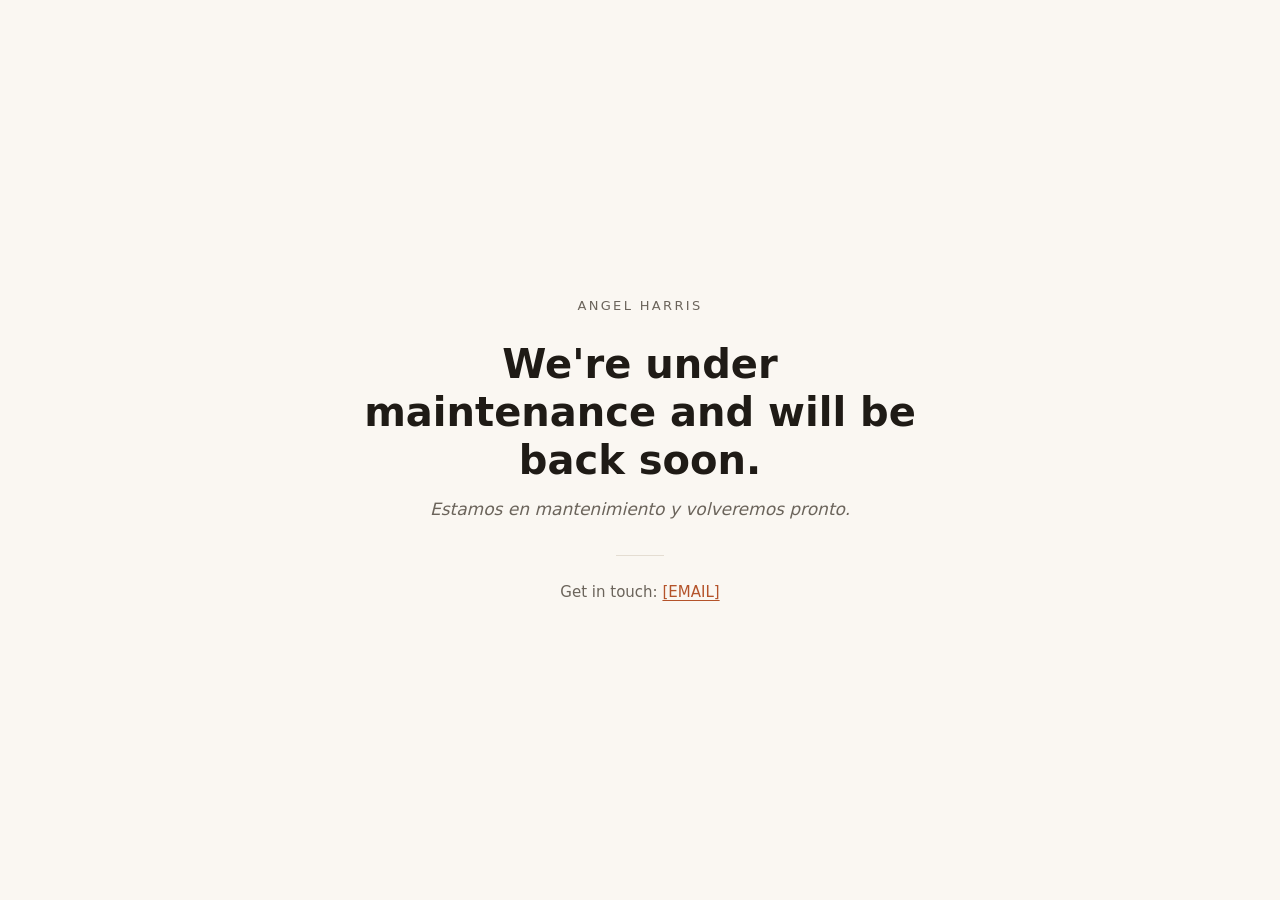
==== index.html @ 26ba7ca9 "Add maintenance landing page and preserve draft site Co-Authored-By: Claude Sonnet 5.5 <noreply@anth" ====
<!doctype html>
<html lang="en">
<head>
  <meta charset="utf-8">
  <meta name="viewport" content="width=device-width, initial-scale=1">
  <meta name="robots" content="noindex, nofollow">
  <title>Angel Harris | Portfolio</title>
  <style>
    :root {
      --bg: #faf7f2;
      --text: #1f1b16;
      --muted: #6b645b;
      --accent: #b4532a;
      --rule: #e4ddd2;
    }
    @media (prefers-color-scheme: dark) {
      :root {
        --bg: #14110f;
        --text: #f1ebe2;
        --muted: #a79f94;
        --accent: #e08a5f;
        --rule: #2b2622;
      }
    }
    * { box-sizing: border-box; }
    html { -webkit-text-size-adjust: 100%; }
    body {
      margin: 0;
      min-height: 100vh;
      min-height: 100dvh;
      display: flex;
      align-items: center;
      justify-content: center;
      padding: 32px 16px;
      background: var(--bg);
      color: var(--text);
      font-family: system-ui, -apple-system, "Segoe UI", Roboto, sans-serif;
      line-height: 1.6;
    }
    main {
      width: 100%;
      max-width: 36rem;
      text-align: center;
    }
    .name {
      margin: 0 0 24px;
      font-size: 0.8125rem;
      letter-spacing: 0.18em;
      text-transform: uppercase;
      color: var(--muted);
    }
    h1 {
      margin: 0 0 12px;
      font-size: clamp(1.75rem, 6vw, 2.5rem);
      line-height: 1.2;
      font-weight: 600;
      overflow-wrap: break-word;
    }
    .es {
      margin: 0 0 32px;
      color: var(--muted);
      font-size: 1.0625rem;
      font-style: italic;
    }
    hr {
      width: 3rem;
      margin: 0 auto 24px;
      border: 0;
      border-top: 1px solid var(--rule);
    }
    .contact { margin: 0; font-size: 0.9375rem; color: var(--muted); }
    a { color: var(--accent); text-underline-offset: 3px; }
    a:focus-visible { outline: 2px solid var(--accent); outline-offset: 3px; }
  </style>
</head>
<body>
  <main>
    <p class="name">Angel Harris</p>
    <h1>We're under maintenance and will be back soon.</h1>
    <p class="es" lang="es">Estamos en mantenimiento y volveremos pronto.</p>
    <hr>
    <p class="contact">Get in touch: <a href="mailto:[EMAIL]">[EMAIL]</a></p>
  </main>
</body>
</html>
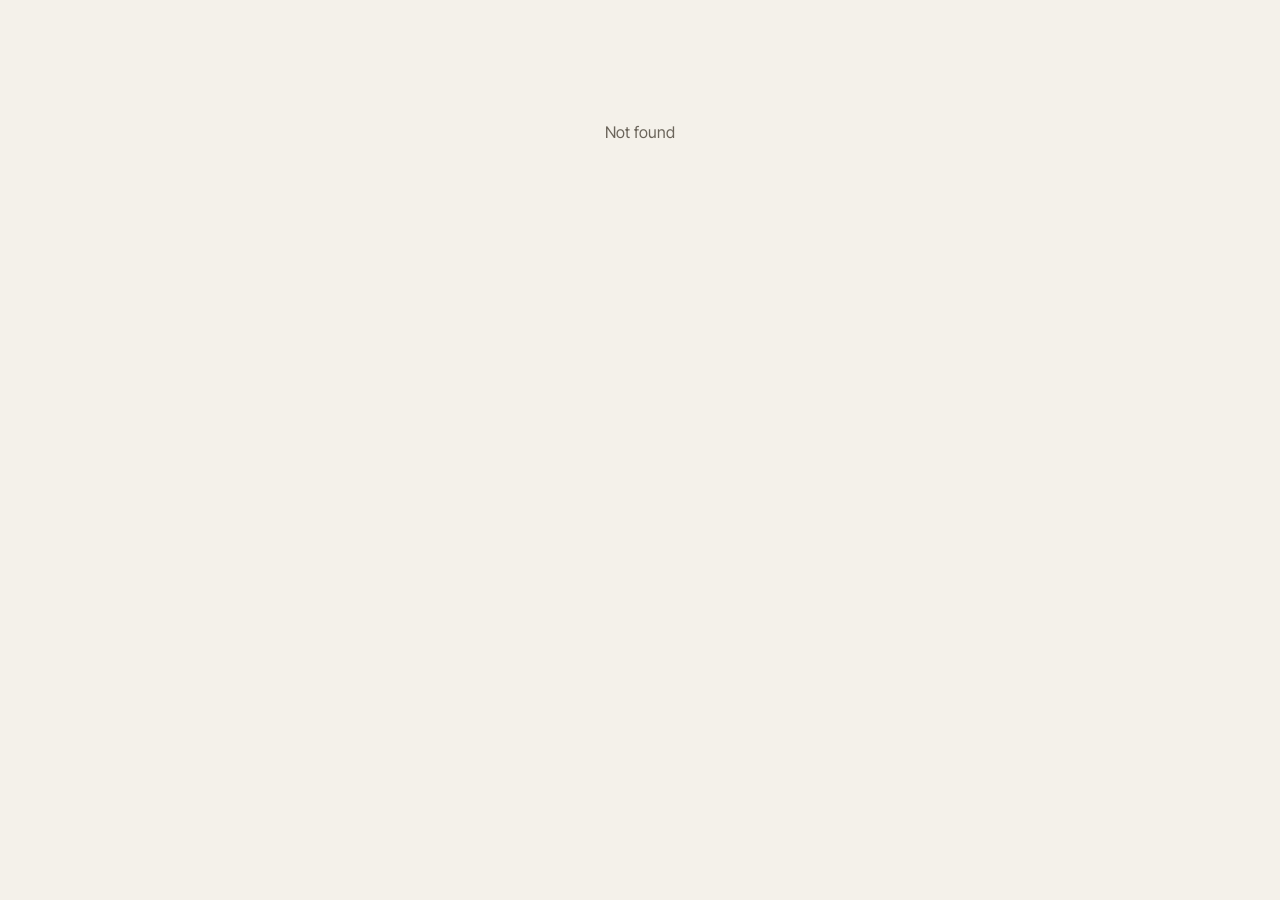
==== commit 40b2750f: "Add portfolio site and admin portal Public front-end (cinematic hero, filterable grid, case-study pa" ====
--- a/index.html
+++ b/index.html
@@ -3,83 +3,19 @@
 <head>
   <meta charset="utf-8">
   <meta name="viewport" content="width=device-width, initial-scale=1">
-  <meta name="robots" content="noindex, nofollow">
   <title>Angel Harris | Portfolio</title>
-  <style>
-    :root {
-      --bg: #faf7f2;
-      --text: #1f1b16;
-      --muted: #6b645b;
-      --accent: #b4532a;
-      --rule: #e4ddd2;
-    }
-    @media (prefers-color-scheme: dark) {
-      :root {
-        --bg: #14110f;
-        --text: #f1ebe2;
-        --muted: #a79f94;
-        --accent: #e08a5f;
-        --rule: #2b2622;
-      }
-    }
-    * { box-sizing: border-box; }
-    html { -webkit-text-size-adjust: 100%; }
-    body {
-      margin: 0;
-      min-height: 100vh;
-      min-height: 100dvh;
-      display: flex;
-      align-items: center;
-      justify-content: center;
-      padding: 32px 16px;
-      background: var(--bg);
-      color: var(--text);
-      font-family: system-ui, -apple-system, "Segoe UI", Roboto, sans-serif;
-      line-height: 1.6;
-    }
-    main {
-      width: 100%;
-      max-width: 36rem;
-      text-align: center;
-    }
-    .name {
-      margin: 0 0 24px;
-      font-size: 0.8125rem;
-      letter-spacing: 0.18em;
-      text-transform: uppercase;
-      color: var(--muted);
-    }
-    h1 {
-      margin: 0 0 12px;
-      font-size: clamp(1.75rem, 6vw, 2.5rem);
-      line-height: 1.2;
-      font-weight: 600;
-      overflow-wrap: break-word;
-    }
-    .es {
-      margin: 0 0 32px;
-      color: var(--muted);
-      font-size: 1.0625rem;
-      font-style: italic;
-    }
-    hr {
-      width: 3rem;
-      margin: 0 auto 24px;
-      border: 0;
-      border-top: 1px solid var(--rule);
-    }
-    .contact { margin: 0; font-size: 0.9375rem; color: var(--muted); }
-    a { color: var(--accent); text-underline-offset: 3px; }
-    a:focus-visible { outline: 2px solid var(--accent); outline-offset: 3px; }
-  </style>
+  <meta name="description" content="Portfolio of Angel Harris: brand, development and design.">
+  <meta property="og:title" content="Angel Harris | Portfolio">
+  <meta property="og:description" content="Portfolio of Angel Harris: brand, development and design.">
+  <meta property="og:type" content="website">
+  <link rel="preconnect" href="https://fonts.googleapis.com">
+  <link rel="preconnect" href="https://fonts.gstatic.com" crossorigin>
+  <link rel="stylesheet" href="https://fonts.googleapis.com/css2?family=Inter+Tight:wght@400;500;700&family=Instrument+Serif&display=swap">
+  <link rel="stylesheet" href="/assets/css/site.css">
+  <script type="module" src="/assets/js/home.js"></script>
 </head>
 <body>
-  <main>
-    <p class="name">Angel Harris</p>
-    <h1>We're under maintenance and will be back soon.</h1>
-    <p class="es" lang="es">Estamos en mantenimiento y volveremos pronto.</p>
-    <hr>
-    <p class="contact">Get in touch: <a href="mailto:[EMAIL]">[EMAIL]</a></p>
-  </main>
+  <main id="app"><p class="state">Loading…</p></main>
+  <noscript><p class="state">This site needs JavaScript to show the portfolio.</p></noscript>
 </body>
 </html>
--- a/assets/css/site.css
+++ b/assets/css/site.css
@@ -0,0 +1,211 @@
+:root {
+  --bg: #0b0b0c;
+  --surface: #151517;
+  --text: #f2efe9;
+  --muted: #9a968e;
+  --rule: #28282c;
+  --accent: #ff6a3d;
+  --on-media: #fff;
+  --font-ui: "Inter Tight", system-ui, -apple-system, "Segoe UI", sans-serif;
+  --font-display: "Instrument Serif", Georgia, "Times New Roman", serif;
+  --gutter: clamp(16px, 4vw, 48px);
+  --header-h: 60px;
+  color-scheme: dark;
+}
+@media (prefers-color-scheme: light) {
+  :root {
+    --bg: #f4f1ea;
+    --surface: #e8e4da;
+    --text: #14120f;
+    --muted: #6b655b;
+    --rule: #d8d2c5;
+    --accent: #d9400f;
+    color-scheme: light;
+  }
+}
+
+*, *::before, *::after { box-sizing: border-box; }
+html { -webkit-text-size-adjust: 100%; scroll-behavior: smooth; }
+@media (prefers-reduced-motion: reduce) { html { scroll-behavior: auto; } }
+body {
+  margin: 0;
+  background: var(--bg);
+  color: var(--text);
+  font: 400 1rem/1.6 var(--font-ui);
+  overflow-x: hidden;
+}
+img { display: block; max-width: 100%; }
+a { color: inherit; }
+button { font: inherit; color: inherit; background: none; border: 0; padding: 0; cursor: pointer; }
+:focus-visible { outline: 2px solid var(--accent); outline-offset: 3px; }
+h1, h2, h3, p { margin: 0; }
+.sr-only { position: absolute; width: 1px; height: 1px; overflow: hidden; clip: rect(0 0 0 0); white-space: nowrap; }
+.state { padding: 120px var(--gutter); text-align: center; color: var(--muted); }
+
+/* ---------- Header ---------- */
+.site-header {
+  position: fixed; inset: 0 0 auto; z-index: 20;
+  height: var(--header-h);
+  display: flex; align-items: center; justify-content: space-between;
+  padding: 0 var(--gutter);
+  color: var(--on-media);
+  transition: background .3s, color .3s, border-color .3s;
+  border-bottom: 1px solid transparent;
+}
+.site-header.is-solid {
+  color: var(--text);
+  background: color-mix(in srgb, var(--bg) 82%, transparent);
+  -webkit-backdrop-filter: blur(14px); backdrop-filter: blur(14px);
+  border-bottom-color: var(--rule);
+}
+.brand { text-decoration: none; font-weight: 700; letter-spacing: -0.01em; font-size: 1.0625rem; }
+.site-nav { display: flex; gap: clamp(14px, 3vw, 32px); font-size: 0.9375rem; font-weight: 500; }
+.site-nav a, .nav-btn { text-decoration: none; opacity: .8; transition: opacity .2s; }
+.site-nav a:hover, .nav-btn:hover, .site-nav a[aria-current="page"] { opacity: 1; }
+.site-nav a[aria-current="page"] { text-decoration: underline; text-underline-offset: 6px; }
+
+/* ---------- Hero ---------- */
+.hero {
+  position: relative; height: 100vh; height: 100svh; min-height: 520px;
+  overflow: hidden; background: #000; color: var(--on-media);
+}
+.hero__slide { position: absolute; inset: 0; display: block; text-decoration: none; opacity: 0; transition: opacity 1.1s ease; }
+.hero__slide.is-active { opacity: 1; z-index: 1; }
+.hero__slide img { width: 100%; height: 100%; object-fit: cover; transform: scale(1.07); transition: transform 9s ease-out; }
+.hero__slide.is-active img { transform: scale(1); }
+.hero__slide::after {
+  content: ""; position: absolute; inset: 0;
+  background: linear-gradient(to top, rgb(0 0 0 / .72), rgb(0 0 0 / .1) 55%, rgb(0 0 0 / .35));
+}
+.hero__cap { position: absolute; z-index: 2; left: var(--gutter); right: var(--gutter); bottom: clamp(76px, 13vh, 120px); }
+.hero__kicker { font-size: 0.8125rem; letter-spacing: .16em; text-transform: uppercase; opacity: .85; margin-bottom: 12px; }
+.hero__title {
+  font-family: var(--font-display); font-weight: 400;
+  font-size: clamp(2.75rem, 10vw, 8rem); line-height: .95; letter-spacing: -0.02em;
+  max-width: 14ch; overflow-wrap: break-word;
+}
+.hero__cta { display: inline-block; margin-top: 22px; font-weight: 500; border-bottom: 1px solid currentColor; padding-bottom: 2px; }
+.hero__ctl {
+  position: absolute; z-index: 3; left: var(--gutter); right: var(--gutter); bottom: 24px;
+  display: flex; align-items: center; justify-content: space-between; gap: 16px; font-size: .875rem;
+}
+.hero__count { font-variant-numeric: tabular-nums; letter-spacing: .08em; }
+.hero__btns { display: flex; gap: 8px; }
+.hero__btn {
+  width: 44px; height: 44px; border-radius: 50%; border: 1px solid rgb(255 255 255 / .45);
+  display: grid; place-items: center; font-size: 1.125rem; transition: background .2s;
+}
+.hero__btn:hover { background: rgb(255 255 255 / .18); }
+.hero--empty { display: grid; place-items: center; text-align: center; padding: 0 var(--gutter); background: var(--surface); color: var(--text); }
+.hero--empty p { font-family: var(--font-display); font-size: clamp(2rem, 7vw, 4.5rem); line-height: 1.05; max-width: 16ch; }
+
+/* ---------- Work grid ---------- */
+.work { scroll-margin-top: 0; }
+.filters {
+  position: sticky; top: var(--header-h); z-index: 10;
+  display: flex; gap: 8px; overflow-x: auto; scrollbar-width: none;
+  padding: 14px var(--gutter);
+  background: color-mix(in srgb, var(--bg) 90%, transparent);
+  -webkit-backdrop-filter: blur(10px); backdrop-filter: blur(10px);
+  border-bottom: 1px solid var(--rule);
+}
+.filters::-webkit-scrollbar { display: none; }
+.chip {
+  flex: none; padding: 8px 16px; border-radius: 999px; border: 1px solid var(--rule);
+  font-size: .875rem; font-weight: 500; color: var(--muted); transition: all .2s;
+}
+.chip:hover { color: var(--text); border-color: var(--muted); }
+.chip[aria-pressed="true"] { background: var(--text); color: var(--bg); border-color: var(--text); }
+.chip small { margin-left: 6px; opacity: .6; font-size: .75rem; }
+
+.grid {
+  display: grid; gap: clamp(8px, 1.2vw, 16px);
+  grid-template-columns: repeat(auto-fill, minmax(min(100%, 300px), 1fr));
+  padding: clamp(16px, 2.5vw, 32px) var(--gutter) 96px;
+}
+.card { position: relative; display: block; aspect-ratio: 4 / 5; overflow: hidden; background: var(--surface); color: var(--on-media); text-decoration: none; }
+.card[hidden] { display: none; }
+.card img { width: 100%; height: 100%; object-fit: cover; transition: transform .7s cubic-bezier(.2,.7,.2,1); }
+.card::after { content: ""; position: absolute; inset: 0; background: linear-gradient(to top, rgb(0 0 0 / .75), transparent 55%); transition: opacity .4s; }
+@media (hover: hover) {
+  .card:hover img, .card:focus-visible img { transform: scale(1.06); }
+}
+.card__meta { position: absolute; z-index: 1; left: 16px; right: 16px; bottom: 16px; }
+.card__kicker { font-size: .75rem; letter-spacing: .14em; text-transform: uppercase; opacity: .85; }
+.card__title { font-weight: 700; letter-spacing: -0.02em; font-size: clamp(1.25rem, 2vw, 1.75rem); line-height: 1.1; margin-top: 4px; overflow-wrap: break-word; }
+
+/* ---------- Project page ---------- */
+.p-hero { position: relative; margin-top: var(--header-h); height: calc(78svh - var(--header-h)); min-height: 340px; background: var(--surface); color: var(--on-media); overflow: hidden; }
+.p-hero img { width: 100%; height: 100%; object-fit: cover; }
+.p-hero::after { content: ""; position: absolute; inset: 0; background: linear-gradient(to top, rgb(0 0 0 / .7), transparent 60%); }
+.p-hero__cap { position: absolute; z-index: 1; left: var(--gutter); right: var(--gutter); bottom: clamp(24px, 5vw, 56px); }
+.p-title { font-family: var(--font-display); font-weight: 400; font-size: clamp(2.5rem, 9vw, 7rem); line-height: .95; letter-spacing: -0.02em; overflow-wrap: break-word; }
+.p-back { position: absolute; z-index: 2; top: 16px; left: var(--gutter); padding: 8px 14px; border-radius: 999px; background: rgb(0 0 0 / .45); font-size: .875rem; text-decoration: none; -webkit-backdrop-filter: blur(8px); backdrop-filter: blur(8px); }
+.p-layout { display: grid; gap: 40px; padding: clamp(32px, 5vw, 64px) var(--gutter); }
+@media (min-width: 900px) {
+  .p-layout { grid-template-columns: minmax(280px, 360px) minmax(0, 1fr); gap: clamp(32px, 5vw, 80px); }
+  .p-meta { position: sticky; top: calc(var(--header-h) + 24px); align-self: start; }
+}
+.p-summary { font-size: 1.25rem; line-height: 1.4; margin-bottom: 24px; }
+.p-body p + p { margin-top: 1em; }
+.p-body { color: var(--muted); margin-bottom: 28px; }
+.p-facts { display: grid; grid-template-columns: auto 1fr; gap: 8px 20px; margin: 0 0 24px; padding-top: 20px; border-top: 1px solid var(--rule); font-size: .9375rem; }
+.p-facts dt { color: var(--muted); }
+.p-facts dd { margin: 0; }
+.tags { display: flex; flex-wrap: wrap; gap: 8px; padding: 0; margin: 0; list-style: none; }
+.tags li { padding: 4px 12px; border: 1px solid var(--rule); border-radius: 999px; font-size: .8125rem; color: var(--muted); }
+.p-media { display: grid; gap: clamp(12px, 2vw, 24px); min-width: 0; }
+.p-media figure { margin: 0; }
+.p-media img { width: 100%; height: auto; background: var(--surface); }
+.p-media figcaption { margin-top: 8px; font-size: .875rem; color: var(--muted); }
+.embed { position: relative; aspect-ratio: 16 / 9; background: #000; }
+.embed iframe { position: absolute; inset: 0; width: 100%; height: 100%; border: 0; }
+
+.pager { display: grid; grid-template-columns: 1fr 1fr; border-top: 1px solid var(--rule); }
+.pager a { position: relative; display: flex; flex-direction: column; justify-content: flex-end; min-height: 34vh; padding: var(--gutter); color: var(--on-media); text-decoration: none; overflow: hidden; }
+.pager a + a { border-left: 1px solid var(--bg); text-align: right; }
+.pager img { position: absolute; inset: 0; width: 100%; height: 100%; object-fit: cover; transition: transform .7s cubic-bezier(.2,.7,.2,1); }
+.pager a::after { content: ""; position: absolute; inset: 0; background: linear-gradient(to top, rgb(0 0 0 / .78), rgb(0 0 0 / .25)); }
+@media (hover: hover) { .pager a:hover img { transform: scale(1.05); } }
+.pager span, .pager strong { position: relative; z-index: 1; }
+.pager span { font-size: .75rem; letter-spacing: .14em; text-transform: uppercase; opacity: .85; }
+.pager strong { font-family: var(--font-display); font-weight: 400; font-size: clamp(1.5rem, 4vw, 3rem); line-height: 1; margin-top: 6px; overflow-wrap: break-word; }
+.pager-all { text-align: center; padding: 28px var(--gutter); border-top: 1px solid var(--rule); }
+
+/* ---------- Services ---------- */
+.page-head { padding: calc(var(--header-h) + clamp(40px, 8vw, 96px)) var(--gutter) clamp(24px, 4vw, 48px); }
+.page-head h1 { font-family: var(--font-display); font-weight: 400; font-size: clamp(3rem, 12vw, 9rem); line-height: .9; letter-spacing: -0.02em; }
+.page-head p { margin-top: 20px; max-width: 46ch; color: var(--muted); font-size: 1.125rem; }
+.svc-list { list-style: none; margin: 0; padding: 0 var(--gutter) 40px; }
+.svc { display: grid; gap: 12px 32px; padding: 32px 0; border-top: 1px solid var(--rule); }
+@media (min-width: 800px) { .svc { grid-template-columns: 80px minmax(0, 1fr) minmax(0, 1.2fr); } }
+.svc__n { color: var(--muted); font-variant-numeric: tabular-nums; font-size: .875rem; padding-top: .6em; }
+.svc__title { font-weight: 700; letter-spacing: -0.02em; font-size: clamp(1.5rem, 3.5vw, 2.5rem); line-height: 1.1; overflow-wrap: break-word; }
+.svc__desc { color: var(--muted); }
+.svc .tags { margin-top: 16px; }
+.cta { padding: clamp(40px, 8vw, 96px) var(--gutter) 96px; border-top: 1px solid var(--rule); }
+.cta h2 { font-family: var(--font-display); font-weight: 400; font-size: clamp(2rem, 7vw, 5rem); line-height: 1; max-width: 16ch; }
+.cta a { display: inline-block; margin-top: 24px; padding: 14px 28px; border-radius: 999px; background: var(--accent); color: #fff; text-decoration: none; font-weight: 700; }
+
+/* ---------- Info drawer ---------- */
+dialog.info { margin: 0 0 0 auto; padding: 0; border: 0; height: 100vh; height: 100dvh; max-height: none; max-width: 100%; width: min(480px, 100%); background: var(--bg); color: var(--text); border-left: 1px solid var(--rule); }
+dialog.info[open] { animation: drawer .35s cubic-bezier(.2,.7,.2,1); }
+dialog.info::backdrop { background: rgb(0 0 0 / .6); }
+@keyframes drawer { from { transform: translateX(40px); opacity: 0; } }
+@media (prefers-reduced-motion: reduce) { dialog.info[open] { animation: none; } }
+.info__inner { padding: 32px var(--gutter) 48px; }
+.info__close { position: absolute; top: 12px; right: 12px; width: 44px; height: 44px; font-size: 1.75rem; line-height: 1; }
+.info__title { font-family: var(--font-display); font-weight: 400; font-size: 3.5rem; line-height: 1; margin-bottom: 24px; }
+.info__about { color: var(--muted); margin-bottom: 32px; }
+.info__about p + p { margin-top: 1em; }
+.info__row { display: flex; flex-wrap: wrap; gap: 4px 16px; padding: 14px 0; border-top: 1px solid var(--rule); }
+.info__row span { width: 96px; color: var(--muted); }
+
+/* ---------- Footer ---------- */
+.site-footer { display: flex; flex-wrap: wrap; justify-content: space-between; gap: 8px 24px; padding: 28px var(--gutter); border-top: 1px solid var(--rule); font-size: .875rem; color: var(--muted); }
+.site-footer a { text-decoration: none; }
+.site-footer a:hover { color: var(--text); }
+
+@media (prefers-reduced-motion: reduce) {
+  .hero__slide, .hero__slide img, .card img, .pager img { transition: none; }
+}
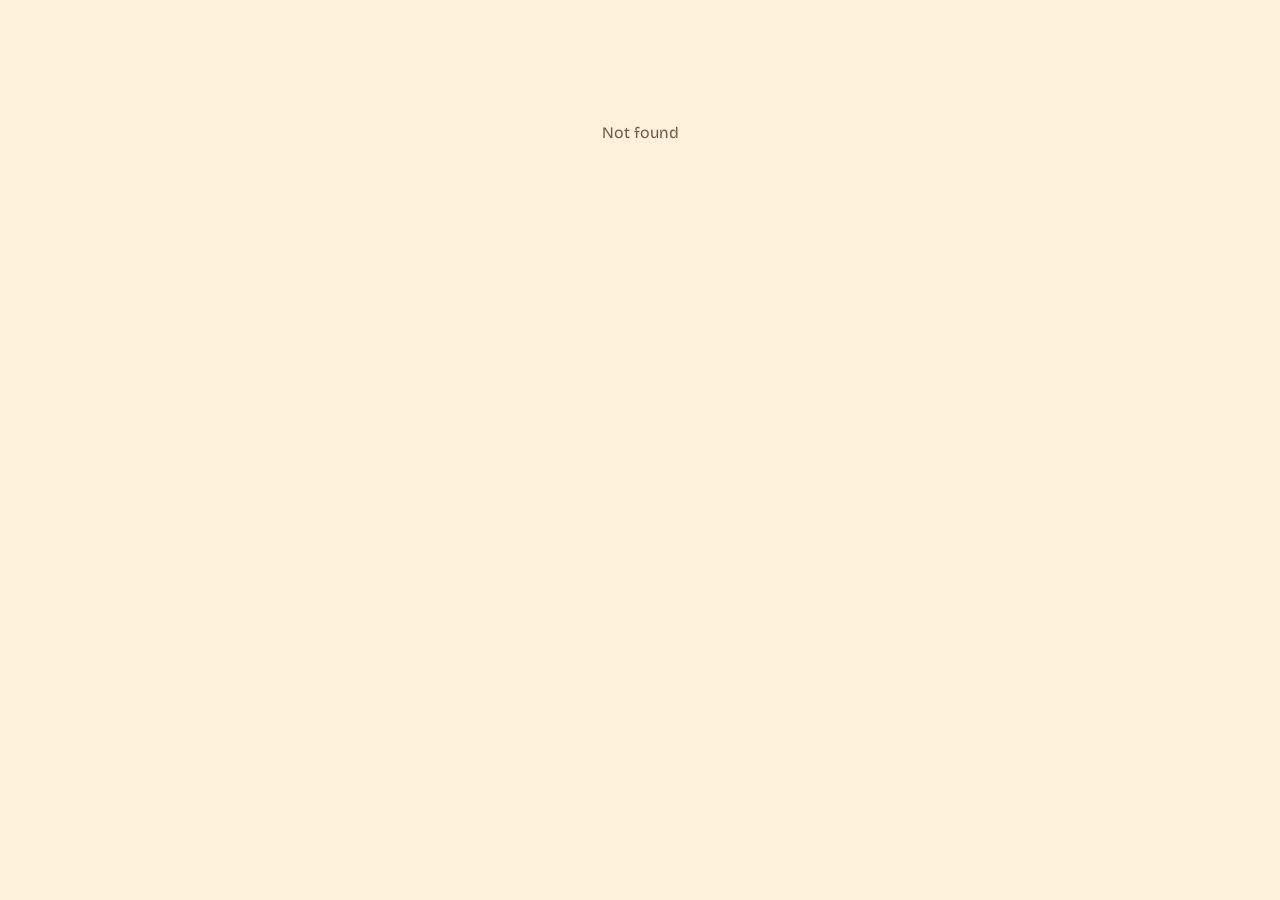
==== commit 9caa125c: "Funkier look: Bricolage Grotesque type, animated colour-blob background, playful home stage Adds a m" ====
--- a/index.html
+++ b/index.html
@@ -10,7 +10,7 @@
   <meta property="og:type" content="website">
   <link rel="preconnect" href="https://fonts.googleapis.com">
   <link rel="preconnect" href="https://fonts.gstatic.com" crossorigin>
-  <link rel="stylesheet" href="https://fonts.googleapis.com/css2?family=Inter+Tight:wght@400;500;700&family=Instrument+Serif&display=swap">
+  <link rel="stylesheet" href="https://fonts.googleapis.com/css2?family=Bricolage+Grotesque:opsz,wght@12..96,400..800&family=Instrument+Serif:ital@1&display=swap">
   <link rel="stylesheet" href="/assets/css/site.css">
   <script type="module" src="/assets/js/home.js"></script>
 </head>
--- a/assets/css/site.css
+++ b/assets/css/site.css
@@ -1,32 +1,41 @@
 :root {
-  --bg: #0b0b0c;
-  --surface: #151517;
-  --text: #f2efe9;
-  --muted: #9a968e;
-  --rule: #28282c;
-  --accent: #ff6a3d;
+  --bg: #fff1dc;
+  --surface: #fffaf0;
+  --text: #1b1209;
+  --muted: #6d5b46;
+  --rule: rgb(27 18 9 / .18);
+  --ink: #1b1209; /* text on bright colour fills, in both themes */
+  --c1: #ff4d2e;
+  --c2: #ff6fb5;
+  --c3: #c8f23d;
+  --c4: #7a5cff;
+  --c5: #2fc4f5;
+  --accent: var(--c1);
   --on-media: #fff;
-  --font-ui: "Inter Tight", system-ui, -apple-system, "Segoe UI", sans-serif;
-  --font-display: "Instrument Serif", Georgia, "Times New Roman", serif;
+  --font-ui: "Bricolage Grotesque", system-ui, -apple-system, "Segoe UI", sans-serif;
+  --font-display: "Bricolage Grotesque", system-ui, sans-serif;
+  --font-accent: "Instrument Serif", Georgia, "Times New Roman", serif;
   --gutter: clamp(16px, 4vw, 48px);
-  --header-h: 60px;
-  color-scheme: dark;
-}
-@media (prefers-color-scheme: light) {
+  --header-h: 64px;
+  --radius: 28px;
+  --shadow: 6px 6px 0 var(--text);
+  --star12: polygon(50.0% 0.0%, 60.4% 11.4%, 75.0% 6.7%, 78.3% 21.7%, 93.3% 25.0%, 88.6% 39.6%, 100.0% 50.0%, 88.6% 60.4%, 93.3% 75.0%, 78.3% 78.3%, 75.0% 93.3%, 60.4% 88.6%, 50.0% 100.0%, 39.6% 88.6%, 25.0% 93.3%, 21.7% 78.3%, 6.7% 75.0%, 11.4% 60.4%, 0.0% 50.0%, 11.4% 39.6%, 6.7% 25.0%, 21.7% 21.7%, 25.0% 6.7%, 39.6% 11.4%);
+  --star8: polygon(50.0% 0.0%, 61.5% 22.3%, 85.4% 14.6%, 77.7% 38.5%, 100.0% 50.0%, 77.7% 61.5%, 85.4% 85.4%, 61.5% 77.7%, 50.0% 100.0%, 38.5% 77.7%, 14.6% 85.4%, 22.3% 61.5%, 0.0% 50.0%, 22.3% 38.5%, 14.6% 14.6%, 38.5% 22.3%);
+  color-scheme: light;
+}
+@media (prefers-color-scheme: dark) {
   :root {
-    --bg: #f4f1ea;
-    --surface: #e8e4da;
-    --text: #14120f;
-    --muted: #6b655b;
-    --rule: #d8d2c5;
-    --accent: #d9400f;
-    color-scheme: light;
+    --bg: #150a24;
+    --surface: #22123a;
+    --text: #fff1dc;
+    --muted: #bba8d4;
+    --rule: rgb(255 241 220 / .2);
+    color-scheme: dark;
   }
 }
 
 *, *::before, *::after { box-sizing: border-box; }
 html { -webkit-text-size-adjust: 100%; scroll-behavior: smooth; }
-@media (prefers-reduced-motion: reduce) { html { scroll-behavior: auto; } }
 body {
   margin: 0;
   background: var(--bg);
@@ -37,175 +46,221 @@
 img { display: block; max-width: 100%; }
 a { color: inherit; }
 button { font: inherit; color: inherit; background: none; border: 0; padding: 0; cursor: pointer; }
-:focus-visible { outline: 2px solid var(--accent); outline-offset: 3px; }
+:focus-visible { outline: 3px solid var(--c4); outline-offset: 3px; }
 h1, h2, h3, p { margin: 0; }
 .sr-only { position: absolute; width: 1px; height: 1px; overflow: hidden; clip: rect(0 0 0 0); white-space: nowrap; }
 .state { padding: 120px var(--gutter); text-align: center; color: var(--muted); }
 
+/* ---------- Animated background (motion graphics) ---------- */
+.fx { position: fixed; inset: 0; z-index: -1; overflow: hidden; pointer-events: none; background: var(--bg); }
+.fx i { position: absolute; display: block; border-radius: 50%; will-change: transform; }
+.fx .b1 { width: 62vmax; height: 62vmax; left: -18vmax; top: -22vmax; background: radial-gradient(circle, var(--c1) 0, transparent 64%); opacity: .5; animation: drift1 26s ease-in-out infinite alternate; }
+.fx .b2 { width: 55vmax; height: 55vmax; right: -20vmax; top: 6vmax; background: radial-gradient(circle, var(--c4) 0, transparent 64%); opacity: .4; animation: drift2 31s ease-in-out infinite alternate; }
+.fx .b3 { width: 58vmax; height: 58vmax; left: 12vmax; bottom: -30vmax; background: radial-gradient(circle, var(--c2) 0, transparent 64%); opacity: .45; animation: drift3 28s ease-in-out infinite alternate; }
+.fx .b4 { width: 40vmax; height: 40vmax; right: 8vmax; bottom: -12vmax; background: radial-gradient(circle, var(--c3) 0, transparent 64%); opacity: .5; animation: drift4 22s ease-in-out infinite alternate; }
+.fx::after {
+  content: ""; position: absolute; inset: 0; opacity: .16; mix-blend-mode: multiply;
+  background-image: url("data:image/svg+xml;utf8,%3Csvg xmlns='http://www.w3.org/2000/svg' width='160' height='160'%3E%3Cfilter id='n'%3E%3CfeTurbulence type='fractalNoise' baseFrequency='.9' numOctaves='2' stitchTiles='stitch'/%3E%3C/filter%3E%3Crect width='100%25' height='100%25' filter='url(%23n)' opacity='.6'/%3E%3C/svg%3E");
+}
+@media (prefers-color-scheme: dark) { .fx::after { mix-blend-mode: screen; opacity: .08; } .fx .b1, .fx .b2, .fx .b3, .fx .b4 { opacity: .38; } }
+@keyframes drift1 { to { transform: translate(38vmax, 22vmax) scale(1.25) rotate(40deg); } }
+@keyframes drift2 { to { transform: translate(-34vmax, 20vmax) scale(.85); } }
+@keyframes drift3 { to { transform: translate(30vmax, -26vmax) scale(1.2); } }
+@keyframes drift4 { to { transform: translate(-28vmax, -18vmax) scale(1.3); } }
+@keyframes spin { to { rotate: 360deg; } }
+@keyframes float { 50% { translate: 0 -22px; } }
+@keyframes bob { 50% { translate: 0 -.07em; } }
+@keyframes morph {
+  0%   { border-radius: 62% 38% 46% 54% / 56% 42% 58% 44%; }
+  50%  { border-radius: 38% 62% 60% 40% / 42% 60% 40% 58%; }
+  100% { border-radius: 54% 46% 36% 64% / 60% 36% 64% 40%; }
+}
+@keyframes marquee { to { transform: translateX(-50%); } }
+
 /* ---------- Header ---------- */
 .site-header {
-  position: fixed; inset: 0 0 auto; z-index: 20;
-  height: var(--header-h);
+  position: fixed; inset: 0 0 auto; z-index: 20; height: var(--header-h);
   display: flex; align-items: center; justify-content: space-between;
-  padding: 0 var(--gutter);
-  color: var(--on-media);
-  transition: background .3s, color .3s, border-color .3s;
-  border-bottom: 1px solid transparent;
+  padding: 0 var(--gutter); color: var(--text);
+  border-bottom: 2px solid transparent; transition: background .3s, border-color .3s;
 }
 .site-header.is-solid {
-  color: var(--text);
   background: color-mix(in srgb, var(--bg) 82%, transparent);
   -webkit-backdrop-filter: blur(14px); backdrop-filter: blur(14px);
-  border-bottom-color: var(--rule);
-}
-.brand { text-decoration: none; font-weight: 700; letter-spacing: -0.01em; font-size: 1.0625rem; }
-.site-nav { display: flex; gap: clamp(14px, 3vw, 32px); font-size: 0.9375rem; font-weight: 500; }
-.site-nav a, .nav-btn { text-decoration: none; opacity: .8; transition: opacity .2s; }
-.site-nav a:hover, .nav-btn:hover, .site-nav a[aria-current="page"] { opacity: 1; }
-.site-nav a[aria-current="page"] { text-decoration: underline; text-underline-offset: 6px; }
-
-/* ---------- Hero ---------- */
-.hero {
-  position: relative; height: 100vh; height: 100svh; min-height: 520px;
-  overflow: hidden; background: #000; color: var(--on-media);
-}
-.hero__slide { position: absolute; inset: 0; display: block; text-decoration: none; opacity: 0; transition: opacity 1.1s ease; }
+  border-bottom-color: var(--text);
+}
+.brand { display: inline-flex; align-items: center; gap: 10px; white-space: nowrap; text-decoration: none; font: 800 1.25rem/1 var(--font-display); letter-spacing: -0.04em; }
+.brand::before { content: ""; width: 22px; height: 22px; background: var(--c1); clip-path: var(--star12); animation: spin 9s linear infinite; }
+.site-nav { display: flex; gap: 6px; font-weight: 600; font-size: .9375rem; }
+.site-nav a, .nav-btn { text-decoration: none; padding: 8px 14px; border-radius: 999px; border: 2px solid transparent; transition: background .2s, border-color .2s, rotate .2s; }
+.site-nav a:hover, .nav-btn:hover { background: var(--c3); color: var(--ink); border-color: var(--text); rotate: -3deg; }
+.site-nav a[aria-current="page"] { border-color: var(--text); }
+
+/* ---------- Home stage ---------- */
+.stage {
+  position: relative; min-height: 100vh; min-height: 100svh; overflow: hidden;
+  padding: calc(var(--header-h) + 28px) var(--gutter) 56px;
+  display: grid; gap: 36px; align-items: center;
+}
+@media (min-width: 900px) { .stage { grid-template-columns: minmax(0, 1.2fr) minmax(0, .8fr); gap: 56px; } }
+.stage > * { position: relative; z-index: 1; }
+.stage .shape { position: absolute; z-index: 0; pointer-events: none; }
+.shape--ring { width: clamp(80px, 12vw, 160px); aspect-ratio: 1; border: 16px solid var(--c4); border-radius: 50%; right: 4%; top: 14%; animation: float 9s ease-in-out infinite; }
+@media (max-width: 899px) {
+  .shape--ring { top: auto; bottom: 22%; right: -36px; }
+  .site-nav a, .nav-btn { padding: 8px 10px; }
+}
+.shape--blob { width: clamp(70px, 10vw, 130px); aspect-ratio: 1; background: var(--c2); left: 46%; bottom: 6%; animation: morph 9s ease-in-out infinite alternate, float 12s ease-in-out infinite; }
+.shape--star { width: clamp(50px, 7vw, 90px); aspect-ratio: 1; background: var(--c5); clip-path: var(--star8); left: 3%; bottom: 10%; animation: spin 18s linear infinite; }
+.stage__eyebrow { display: inline-flex; align-items: center; gap: 8px; padding: 6px 14px; border: 2px solid var(--text); border-radius: 999px; font-weight: 600; font-size: .875rem; margin-bottom: 22px; background: color-mix(in srgb, var(--bg) 70%, transparent); }
+.stage__eyebrow::before { content: ""; width: 10px; height: 10px; border-radius: 50%; background: var(--c1); animation: float 2s ease-in-out infinite; }
+.headline { font-family: var(--font-display); font-weight: 800; font-size: clamp(2.75rem, 9.5vw, 8.25rem); line-height: .94; letter-spacing: -0.045em; overflow-wrap: anywhere; }
+.headline .w { display: inline-block; margin-right: .16em; animation: bob 5s ease-in-out infinite; animation-delay: calc(var(--i, 0) * -.8s); }
+.headline .w:nth-child(4n+2) { font-family: var(--font-accent); font-style: italic; font-weight: 400; letter-spacing: -0.02em; color: var(--c1); }
+.headline .w:nth-child(4n+3) { color: transparent; -webkit-text-stroke: 2px var(--text); }
+.headline .w:nth-child(4n) { background: var(--c3); color: var(--ink); padding: 0 .14em; border-radius: .22em; rotate: -2deg; }
+.stage__lead { margin-top: 24px; max-width: 38ch; font-size: 1.125rem; color: var(--muted); }
+.stage__cta { display: inline-flex; align-items: center; gap: 10px; margin-top: 28px; padding: 14px 26px; border-radius: 999px; border: 2px solid var(--text); background: var(--c1); color: var(--ink); font-weight: 700; text-decoration: none; box-shadow: var(--shadow); transition: translate .15s, box-shadow .15s; }
+.stage__cta:hover { translate: -3px -3px; box-shadow: 9px 9px 0 var(--text); }
+.stage--empty { min-height: 80svh; }
+
+.stage__card { position: relative; rotate: 2.5deg; width: min(100%, 460px); justify-self: center; }
+.sticker { position: absolute; z-index: 5; top: -26px; left: -26px; width: 104px; height: 104px; display: grid; place-items: center; background: var(--c3); color: var(--ink); clip-path: var(--star12); font-weight: 800; font-size: .8125rem; line-height: 1.05; text-align: center; text-transform: uppercase; animation: spin 16s linear infinite; }
+
+/* Featured-project carousel */
+.showcase { position: relative; aspect-ratio: 4 / 5; max-height: 74svh; margin: 0 auto; overflow: hidden; border-radius: var(--radius); border: 2px solid var(--text); box-shadow: 10px 10px 0 var(--text); background: #000; color: var(--on-media); }
+.hero__slide { position: absolute; inset: 0; display: block; text-decoration: none; opacity: 0; transition: opacity 1s ease; }
 .hero__slide.is-active { opacity: 1; z-index: 1; }
-.hero__slide img { width: 100%; height: 100%; object-fit: cover; transform: scale(1.07); transition: transform 9s ease-out; }
+.hero__slide img { width: 100%; height: 100%; object-fit: cover; transform: scale(1.08); transition: transform 9s ease-out; }
 .hero__slide.is-active img { transform: scale(1); }
-.hero__slide::after {
-  content: ""; position: absolute; inset: 0;
-  background: linear-gradient(to top, rgb(0 0 0 / .72), rgb(0 0 0 / .1) 55%, rgb(0 0 0 / .35));
-}
-.hero__cap { position: absolute; z-index: 2; left: var(--gutter); right: var(--gutter); bottom: clamp(76px, 13vh, 120px); }
-.hero__kicker { font-size: 0.8125rem; letter-spacing: .16em; text-transform: uppercase; opacity: .85; margin-bottom: 12px; }
-.hero__title {
-  font-family: var(--font-display); font-weight: 400;
-  font-size: clamp(2.75rem, 10vw, 8rem); line-height: .95; letter-spacing: -0.02em;
-  max-width: 14ch; overflow-wrap: break-word;
-}
-.hero__cta { display: inline-block; margin-top: 22px; font-weight: 500; border-bottom: 1px solid currentColor; padding-bottom: 2px; }
-.hero__ctl {
-  position: absolute; z-index: 3; left: var(--gutter); right: var(--gutter); bottom: 24px;
-  display: flex; align-items: center; justify-content: space-between; gap: 16px; font-size: .875rem;
-}
+.hero__slide::after { content: ""; position: absolute; inset: 0; background: linear-gradient(to top, rgb(0 0 0 / .75), transparent 60%); }
+.hero__cap { position: absolute; z-index: 2; left: 20px; right: 20px; bottom: 70px; }
+.hero__kicker { display: inline-block; padding: 3px 12px; border-radius: 999px; background: var(--c3); color: var(--ink); font-size: .75rem; font-weight: 700; letter-spacing: .08em; text-transform: uppercase; margin-bottom: 10px; }
+.hero__title { font-family: var(--font-display); font-weight: 800; font-size: clamp(1.75rem, 4.2vw, 2.75rem); line-height: 1; letter-spacing: -0.035em; overflow-wrap: break-word; }
+.hero__cta { display: inline-block; margin-top: 12px; font-weight: 600; border-bottom: 2px solid currentColor; }
+.hero__ctl { position: absolute; z-index: 3; left: 20px; right: 20px; bottom: 16px; display: flex; align-items: center; justify-content: space-between; gap: 16px; font-size: .875rem; font-weight: 600; }
 .hero__count { font-variant-numeric: tabular-nums; letter-spacing: .08em; }
 .hero__btns { display: flex; gap: 8px; }
-.hero__btn {
-  width: 44px; height: 44px; border-radius: 50%; border: 1px solid rgb(255 255 255 / .45);
-  display: grid; place-items: center; font-size: 1.125rem; transition: background .2s;
-}
-.hero__btn:hover { background: rgb(255 255 255 / .18); }
-.hero--empty { display: grid; place-items: center; text-align: center; padding: 0 var(--gutter); background: var(--surface); color: var(--text); }
-.hero--empty p { font-family: var(--font-display); font-size: clamp(2rem, 7vw, 4.5rem); line-height: 1.05; max-width: 16ch; }
+.hero__btn { width: 42px; height: 42px; border-radius: 50%; border: 2px solid #fff; display: grid; place-items: center; font-size: 1.125rem; transition: background .2s, color .2s, rotate .2s; }
+.hero__btn:hover { background: var(--c3); color: var(--ink); border-color: var(--c3); rotate: -12deg; }
+
+/* ---------- Ticker ---------- */
+.ticker-wrap { overflow: hidden; margin: 8px 0 48px; padding: 16px 0; }
+.ticker { overflow: hidden; background: var(--c1); color: var(--ink); border-block: 2px solid var(--text); rotate: -1.2deg; margin: 0 -4vw; padding: 14px 0; white-space: nowrap; }
+.ticker__track { display: inline-flex; animation: marquee 30s linear infinite; will-change: transform; }
+.ticker__track span { display: inline-flex; align-items: center; gap: .5em; padding-right: .5em; font: 800 clamp(1.75rem, 5.5vw, 3.75rem)/1 var(--font-display); letter-spacing: -0.03em; text-transform: uppercase; }
+.ticker__track span::after { content: ""; width: .55em; height: .55em; background: var(--ink); clip-path: var(--star8); animation: spin 6s linear infinite; }
+.ticker:hover .ticker__track { animation-play-state: paused; }
 
 /* ---------- Work grid ---------- */
-.work { scroll-margin-top: 0; }
-.filters {
-  position: sticky; top: var(--header-h); z-index: 10;
-  display: flex; gap: 8px; overflow-x: auto; scrollbar-width: none;
-  padding: 14px var(--gutter);
-  background: color-mix(in srgb, var(--bg) 90%, transparent);
-  -webkit-backdrop-filter: blur(10px); backdrop-filter: blur(10px);
-  border-bottom: 1px solid var(--rule);
-}
+.work { overflow-x: clip; }
+.filters { position: sticky; top: var(--header-h); z-index: 10; display: flex; gap: 10px; overflow-x: auto; scrollbar-width: none; padding: 14px var(--gutter); background: color-mix(in srgb, var(--bg) 78%, transparent); -webkit-backdrop-filter: blur(10px); backdrop-filter: blur(10px); }
 .filters::-webkit-scrollbar { display: none; }
-.chip {
-  flex: none; padding: 8px 16px; border-radius: 999px; border: 1px solid var(--rule);
-  font-size: .875rem; font-weight: 500; color: var(--muted); transition: all .2s;
-}
-.chip:hover { color: var(--text); border-color: var(--muted); }
-.chip[aria-pressed="true"] { background: var(--text); color: var(--bg); border-color: var(--text); }
-.chip small { margin-left: 6px; opacity: .6; font-size: .75rem; }
-
-.grid {
-  display: grid; gap: clamp(8px, 1.2vw, 16px);
-  grid-template-columns: repeat(auto-fill, minmax(min(100%, 300px), 1fr));
-  padding: clamp(16px, 2.5vw, 32px) var(--gutter) 96px;
-}
-.card { position: relative; display: block; aspect-ratio: 4 / 5; overflow: hidden; background: var(--surface); color: var(--on-media); text-decoration: none; }
+.chip { flex: none; padding: 8px 18px; border-radius: 999px; border: 2px solid var(--text); font-weight: 700; font-size: .9375rem; transition: translate .15s, rotate .15s, background .15s; }
+.chip:hover { rotate: -3deg; translate: 0 -2px; background: var(--c5); color: var(--ink); }
+.chip[aria-pressed="true"] { background: var(--c3); color: var(--ink); box-shadow: 3px 3px 0 var(--text); }
+.chip small { margin-left: 6px; opacity: .65; font-size: .75rem; }
+
+.grid { display: grid; gap: clamp(14px, 2vw, 28px); grid-template-columns: repeat(auto-fill, minmax(min(100%, 300px), 1fr)); padding: clamp(16px, 2.5vw, 32px) var(--gutter) 96px; }
+.tone-0 { --tone: var(--c3); } .tone-1 { --tone: var(--c5); } .tone-2 { --tone: var(--c2); } .tone-3 { --tone: var(--c1); } .tone-4 { --tone: var(--c4); }
+.card { position: relative; display: block; aspect-ratio: 4 / 5; overflow: hidden; border-radius: var(--radius); border: 2px solid var(--text); background: var(--surface); color: var(--on-media); text-decoration: none; box-shadow: var(--shadow); transition: translate .25s cubic-bezier(.2,.7,.2,1), box-shadow .25s, rotate .25s; }
 .card[hidden] { display: none; }
 .card img { width: 100%; height: 100%; object-fit: cover; transition: transform .7s cubic-bezier(.2,.7,.2,1); }
-.card::after { content: ""; position: absolute; inset: 0; background: linear-gradient(to top, rgb(0 0 0 / .75), transparent 55%); transition: opacity .4s; }
+.card::after { content: ""; position: absolute; inset: 0; background: linear-gradient(to top, rgb(0 0 0 / .78), transparent 58%); }
 @media (hover: hover) {
-  .card:hover img, .card:focus-visible img { transform: scale(1.06); }
-}
-.card__meta { position: absolute; z-index: 1; left: 16px; right: 16px; bottom: 16px; }
-.card__kicker { font-size: .75rem; letter-spacing: .14em; text-transform: uppercase; opacity: .85; }
-.card__title { font-weight: 700; letter-spacing: -0.02em; font-size: clamp(1.25rem, 2vw, 1.75rem); line-height: 1.1; margin-top: 4px; overflow-wrap: break-word; }
+  .card:hover, .card:focus-visible { translate: -4px -4px; rotate: -1deg; box-shadow: 11px 11px 0 var(--text); }
+  .card:hover img, .card:focus-visible img { transform: scale(1.07); }
+}
+.card__meta { position: absolute; z-index: 1; left: 18px; right: 18px; bottom: 18px; }
+.card__kicker { display: inline-block; padding: 3px 12px; border-radius: 999px; background: var(--tone, var(--c3)); color: var(--ink); font-size: .75rem; font-weight: 700; letter-spacing: .08em; text-transform: uppercase; }
+.card__title { margin-top: 8px; font: 800 clamp(1.35rem, 2.2vw, 1.9rem)/1.02 var(--font-display); letter-spacing: -0.035em; overflow-wrap: break-word; }
+.reveal { opacity: 0; translate: 0 28px; }
+.reveal.in { opacity: 1; translate: 0 0; transition: opacity .6s ease, translate .6s cubic-bezier(.2,.7,.2,1); }
+.reveal.in:hover { transition-delay: 0s; }
 
 /* ---------- Project page ---------- */
-.p-hero { position: relative; margin-top: var(--header-h); height: calc(78svh - var(--header-h)); min-height: 340px; background: var(--surface); color: var(--on-media); overflow: hidden; }
+.p-hero { position: relative; margin: calc(var(--header-h) + 16px) var(--gutter) 0; height: calc(76svh - var(--header-h)); min-height: 340px; background: var(--surface); color: var(--on-media); overflow: hidden; border-radius: var(--radius); border: 2px solid var(--text); box-shadow: var(--shadow); }
 .p-hero img { width: 100%; height: 100%; object-fit: cover; }
-.p-hero::after { content: ""; position: absolute; inset: 0; background: linear-gradient(to top, rgb(0 0 0 / .7), transparent 60%); }
-.p-hero__cap { position: absolute; z-index: 1; left: var(--gutter); right: var(--gutter); bottom: clamp(24px, 5vw, 56px); }
-.p-title { font-family: var(--font-display); font-weight: 400; font-size: clamp(2.5rem, 9vw, 7rem); line-height: .95; letter-spacing: -0.02em; overflow-wrap: break-word; }
-.p-back { position: absolute; z-index: 2; top: 16px; left: var(--gutter); padding: 8px 14px; border-radius: 999px; background: rgb(0 0 0 / .45); font-size: .875rem; text-decoration: none; -webkit-backdrop-filter: blur(8px); backdrop-filter: blur(8px); }
+.p-hero::after { content: ""; position: absolute; inset: 0; background: linear-gradient(to top, rgb(0 0 0 / .72), transparent 60%); }
+.p-hero__cap { position: absolute; z-index: 1; left: clamp(18px, 3vw, 40px); right: clamp(18px, 3vw, 40px); bottom: clamp(18px, 3vw, 40px); }
+.p-title { font-family: var(--font-display); font-weight: 800; font-size: clamp(2.5rem, 9vw, 7rem); line-height: .94; letter-spacing: -0.045em; overflow-wrap: break-word; }
+.p-back { position: absolute; z-index: 2; top: 16px; left: 16px; padding: 8px 16px; border-radius: 999px; background: var(--c3); color: var(--ink); border: 2px solid var(--ink); font-weight: 700; font-size: .875rem; text-decoration: none; transition: rotate .2s; }
+.p-back:hover { rotate: -3deg; }
 .p-layout { display: grid; gap: 40px; padding: clamp(32px, 5vw, 64px) var(--gutter); }
 @media (min-width: 900px) {
   .p-layout { grid-template-columns: minmax(280px, 360px) minmax(0, 1fr); gap: clamp(32px, 5vw, 80px); }
   .p-meta { position: sticky; top: calc(var(--header-h) + 24px); align-self: start; }
 }
-.p-summary { font-size: 1.25rem; line-height: 1.4; margin-bottom: 24px; }
+.p-summary { font: 600 1.375rem/1.3 var(--font-display); letter-spacing: -0.02em; margin-bottom: 24px; }
 .p-body p + p { margin-top: 1em; }
 .p-body { color: var(--muted); margin-bottom: 28px; }
-.p-facts { display: grid; grid-template-columns: auto 1fr; gap: 8px 20px; margin: 0 0 24px; padding-top: 20px; border-top: 1px solid var(--rule); font-size: .9375rem; }
+.p-facts { display: grid; grid-template-columns: auto 1fr; gap: 8px 20px; margin: 0 0 24px; padding-top: 20px; border-top: 2px solid var(--text); font-size: .9375rem; }
 .p-facts dt { color: var(--muted); }
-.p-facts dd { margin: 0; }
+.p-facts dd { margin: 0; font-weight: 600; }
 .tags { display: flex; flex-wrap: wrap; gap: 8px; padding: 0; margin: 0; list-style: none; }
-.tags li { padding: 4px 12px; border: 1px solid var(--rule); border-radius: 999px; font-size: .8125rem; color: var(--muted); }
-.p-media { display: grid; gap: clamp(12px, 2vw, 24px); min-width: 0; }
+.tags li { padding: 4px 14px; border: 2px solid var(--text); border-radius: 999px; font-size: .8125rem; font-weight: 600; }
+.tags li:nth-child(5n+1) { background: var(--c3); color: var(--ink); } .tags li:nth-child(5n+2) { background: var(--c5); color: var(--ink); } .tags li:nth-child(5n+3) { background: var(--c2); color: var(--ink); } .tags li:nth-child(5n+4) { background: var(--c1); color: var(--ink); } .tags li:nth-child(5n) { background: var(--c4); color: #fff; }
+.p-media { display: grid; gap: clamp(14px, 2vw, 28px); min-width: 0; }
 .p-media figure { margin: 0; }
-.p-media img { width: 100%; height: auto; background: var(--surface); }
+.p-media img { width: 100%; height: auto; background: var(--surface); border-radius: calc(var(--radius) - 8px); border: 2px solid var(--text); }
 .p-media figcaption { margin-top: 8px; font-size: .875rem; color: var(--muted); }
-.embed { position: relative; aspect-ratio: 16 / 9; background: #000; }
+.embed { position: relative; aspect-ratio: 16 / 9; background: #000; border-radius: calc(var(--radius) - 8px); border: 2px solid var(--text); overflow: hidden; }
 .embed iframe { position: absolute; inset: 0; width: 100%; height: 100%; border: 0; }
 
-.pager { display: grid; grid-template-columns: 1fr 1fr; border-top: 1px solid var(--rule); }
-.pager a { position: relative; display: flex; flex-direction: column; justify-content: flex-end; min-height: 34vh; padding: var(--gutter); color: var(--on-media); text-decoration: none; overflow: hidden; }
-.pager a + a { border-left: 1px solid var(--bg); text-align: right; }
+.pager { display: grid; grid-template-columns: 1fr 1fr; gap: 16px; padding: 0 var(--gutter); }
+.pager a { position: relative; display: flex; flex-direction: column; justify-content: flex-end; min-height: 34vh; padding: clamp(16px, 3vw, 32px); color: var(--on-media); text-decoration: none; overflow: hidden; border-radius: var(--radius); border: 2px solid var(--text); box-shadow: var(--shadow); transition: translate .2s, box-shadow .2s; }
+.pager a + a { text-align: right; }
 .pager img { position: absolute; inset: 0; width: 100%; height: 100%; object-fit: cover; transition: transform .7s cubic-bezier(.2,.7,.2,1); }
-.pager a::after { content: ""; position: absolute; inset: 0; background: linear-gradient(to top, rgb(0 0 0 / .78), rgb(0 0 0 / .25)); }
-@media (hover: hover) { .pager a:hover img { transform: scale(1.05); } }
+.pager a::after { content: ""; position: absolute; inset: 0; background: linear-gradient(to top, rgb(0 0 0 / .8), rgb(0 0 0 / .2)); }
+@media (hover: hover) { .pager a:hover { translate: -3px -3px; box-shadow: 9px 9px 0 var(--text); } .pager a:hover img { transform: scale(1.06); } }
 .pager span, .pager strong { position: relative; z-index: 1; }
-.pager span { font-size: .75rem; letter-spacing: .14em; text-transform: uppercase; opacity: .85; }
-.pager strong { font-family: var(--font-display); font-weight: 400; font-size: clamp(1.5rem, 4vw, 3rem); line-height: 1; margin-top: 6px; overflow-wrap: break-word; }
-.pager-all { text-align: center; padding: 28px var(--gutter); border-top: 1px solid var(--rule); }
+.pager span { font-size: .75rem; font-weight: 700; letter-spacing: .1em; text-transform: uppercase; }
+.pager strong { font: 800 clamp(1.4rem, 4vw, 2.75rem)/1 var(--font-display); letter-spacing: -0.04em; margin-top: 6px; overflow-wrap: break-word; }
+.pager-all { text-align: center; padding: 36px var(--gutter) 56px; font-weight: 700; }
+.pager-all a { padding: 12px 24px; border: 2px solid var(--text); border-radius: 999px; text-decoration: none; display: inline-block; transition: background .2s, rotate .2s; }
+.pager-all a:hover { background: var(--c3); color: var(--ink); rotate: -2deg; }
 
 /* ---------- Services ---------- */
 .page-head { padding: calc(var(--header-h) + clamp(40px, 8vw, 96px)) var(--gutter) clamp(24px, 4vw, 48px); }
-.page-head h1 { font-family: var(--font-display); font-weight: 400; font-size: clamp(3rem, 12vw, 9rem); line-height: .9; letter-spacing: -0.02em; }
+.page-head h1 { font-family: var(--font-display); font-weight: 800; font-size: clamp(3.25rem, 13vw, 10rem); line-height: .88; letter-spacing: -0.05em; }
 .page-head p { margin-top: 20px; max-width: 46ch; color: var(--muted); font-size: 1.125rem; }
-.svc-list { list-style: none; margin: 0; padding: 0 var(--gutter) 40px; }
-.svc { display: grid; gap: 12px 32px; padding: 32px 0; border-top: 1px solid var(--rule); }
-@media (min-width: 800px) { .svc { grid-template-columns: 80px minmax(0, 1fr) minmax(0, 1.2fr); } }
-.svc__n { color: var(--muted); font-variant-numeric: tabular-nums; font-size: .875rem; padding-top: .6em; }
-.svc__title { font-weight: 700; letter-spacing: -0.02em; font-size: clamp(1.5rem, 3.5vw, 2.5rem); line-height: 1.1; overflow-wrap: break-word; }
+.svc-list { list-style: none; margin: 0; padding: 0 var(--gutter) 40px; display: grid; gap: 16px; }
+.svc { display: grid; gap: 12px 32px; padding: 28px clamp(18px, 3vw, 36px); border: 2px solid var(--text); border-radius: var(--radius); background: var(--surface); box-shadow: var(--shadow); transition: translate .2s, box-shadow .2s, rotate .2s; }
+.svc:hover { translate: -3px -3px; box-shadow: 9px 9px 0 var(--text); rotate: -.4deg; }
+@media (min-width: 800px) { .svc { grid-template-columns: 72px minmax(0, 1fr) minmax(0, 1.2fr); } }
+.svc__n { display: grid; place-items: center; width: 52px; height: 52px; border-radius: 50%; border: 2px solid var(--text); background: var(--c3); color: var(--ink); font-weight: 800; font-variant-numeric: tabular-nums; }
+.svc:nth-child(5n+2) .svc__n { background: var(--c5); } .svc:nth-child(5n+3) .svc__n { background: var(--c2); } .svc:nth-child(5n+4) .svc__n { background: var(--c1); } .svc:nth-child(5n) .svc__n { background: var(--c4); color: #fff; }
+.svc__title { font: 800 clamp(1.6rem, 3.5vw, 2.5rem)/1.02 var(--font-display); letter-spacing: -0.04em; overflow-wrap: break-word; }
 .svc__desc { color: var(--muted); }
 .svc .tags { margin-top: 16px; }
-.cta { padding: clamp(40px, 8vw, 96px) var(--gutter) 96px; border-top: 1px solid var(--rule); }
-.cta h2 { font-family: var(--font-display); font-weight: 400; font-size: clamp(2rem, 7vw, 5rem); line-height: 1; max-width: 16ch; }
-.cta a { display: inline-block; margin-top: 24px; padding: 14px 28px; border-radius: 999px; background: var(--accent); color: #fff; text-decoration: none; font-weight: 700; }
+.cta { margin: clamp(32px, 6vw, 72px) var(--gutter) 96px; padding: clamp(32px, 6vw, 72px); border: 2px solid var(--text); border-radius: var(--radius); background: var(--c3); color: var(--ink); box-shadow: var(--shadow); position: relative; overflow: hidden; }
+.cta::after { content: ""; position: absolute; right: -40px; top: -40px; width: 180px; height: 180px; background: var(--c1); clip-path: var(--star12); animation: spin 20s linear infinite; }
+.cta h2 { position: relative; z-index: 1; font: 800 clamp(2.25rem, 8vw, 5.5rem)/.95 var(--font-display); letter-spacing: -0.045em; max-width: 14ch; }
+.cta a { position: relative; z-index: 1; display: inline-block; margin-top: 24px; padding: 14px 28px; border-radius: 999px; border: 2px solid var(--ink); background: var(--ink); color: var(--c3); text-decoration: none; font-weight: 700; transition: rotate .2s, translate .2s; }
+.cta a:hover { rotate: -3deg; translate: 0 -2px; }
 
 /* ---------- Info drawer ---------- */
-dialog.info { margin: 0 0 0 auto; padding: 0; border: 0; height: 100vh; height: 100dvh; max-height: none; max-width: 100%; width: min(480px, 100%); background: var(--bg); color: var(--text); border-left: 1px solid var(--rule); }
+dialog.info { margin: 0 0 0 auto; padding: 0; border: 0; border-left: 2px solid var(--text); height: 100vh; height: 100dvh; max-height: none; max-width: 100%; width: min(500px, 100%); background: var(--bg); color: var(--text); }
 dialog.info[open] { animation: drawer .35s cubic-bezier(.2,.7,.2,1); }
-dialog.info::backdrop { background: rgb(0 0 0 / .6); }
+dialog.info::backdrop { background: rgb(27 18 9 / .55); }
 @keyframes drawer { from { transform: translateX(40px); opacity: 0; } }
-@media (prefers-reduced-motion: reduce) { dialog.info[open] { animation: none; } }
 .info__inner { padding: 32px var(--gutter) 48px; }
-.info__close { position: absolute; top: 12px; right: 12px; width: 44px; height: 44px; font-size: 1.75rem; line-height: 1; }
-.info__title { font-family: var(--font-display); font-weight: 400; font-size: 3.5rem; line-height: 1; margin-bottom: 24px; }
-.info__about { color: var(--muted); margin-bottom: 32px; }
+.info__close { position: absolute; top: 12px; right: 12px; width: 44px; height: 44px; font-size: 1.75rem; line-height: 1; border-radius: 50%; transition: background .2s, rotate .2s; }
+.info__close:hover { background: var(--c3); color: var(--ink); rotate: 90deg; }
+.info__title { font: 800 4rem/.9 var(--font-display); letter-spacing: -0.05em; margin-bottom: 24px; }
+.info__about { color: var(--muted); margin-bottom: 32px; font-size: 1.0625rem; }
 .info__about p + p { margin-top: 1em; }
-.info__row { display: flex; flex-wrap: wrap; gap: 4px 16px; padding: 14px 0; border-top: 1px solid var(--rule); }
-.info__row span { width: 96px; color: var(--muted); }
+.info__row { display: flex; flex-wrap: wrap; gap: 4px 16px; padding: 14px 0; border-top: 2px solid var(--text); font-weight: 600; }
+.info__row span { width: 96px; color: var(--muted); font-weight: 400; }
 
 /* ---------- Footer ---------- */
-.site-footer { display: flex; flex-wrap: wrap; justify-content: space-between; gap: 8px 24px; padding: 28px var(--gutter); border-top: 1px solid var(--rule); font-size: .875rem; color: var(--muted); }
+.site-footer { display: flex; flex-wrap: wrap; justify-content: space-between; gap: 8px 24px; padding: 28px var(--gutter); border-top: 2px solid var(--text); font-size: .875rem; font-weight: 600; background: color-mix(in srgb, var(--bg) 70%, transparent); }
 .site-footer a { text-decoration: none; }
-.site-footer a:hover { color: var(--text); }
-
+.site-footer a:hover { text-decoration: underline; }
+
+/* ---------- Reduced motion: keep the look, drop the movement ---------- */
 @media (prefers-reduced-motion: reduce) {
-  .hero__slide, .hero__slide img, .card img, .pager img { transition: none; }
-}
+  html { scroll-behavior: auto; }
+  *, *::before, *::after { animation: none !important; transition: none !important; }
+  .reveal { opacity: 1; translate: 0 0; }
+}
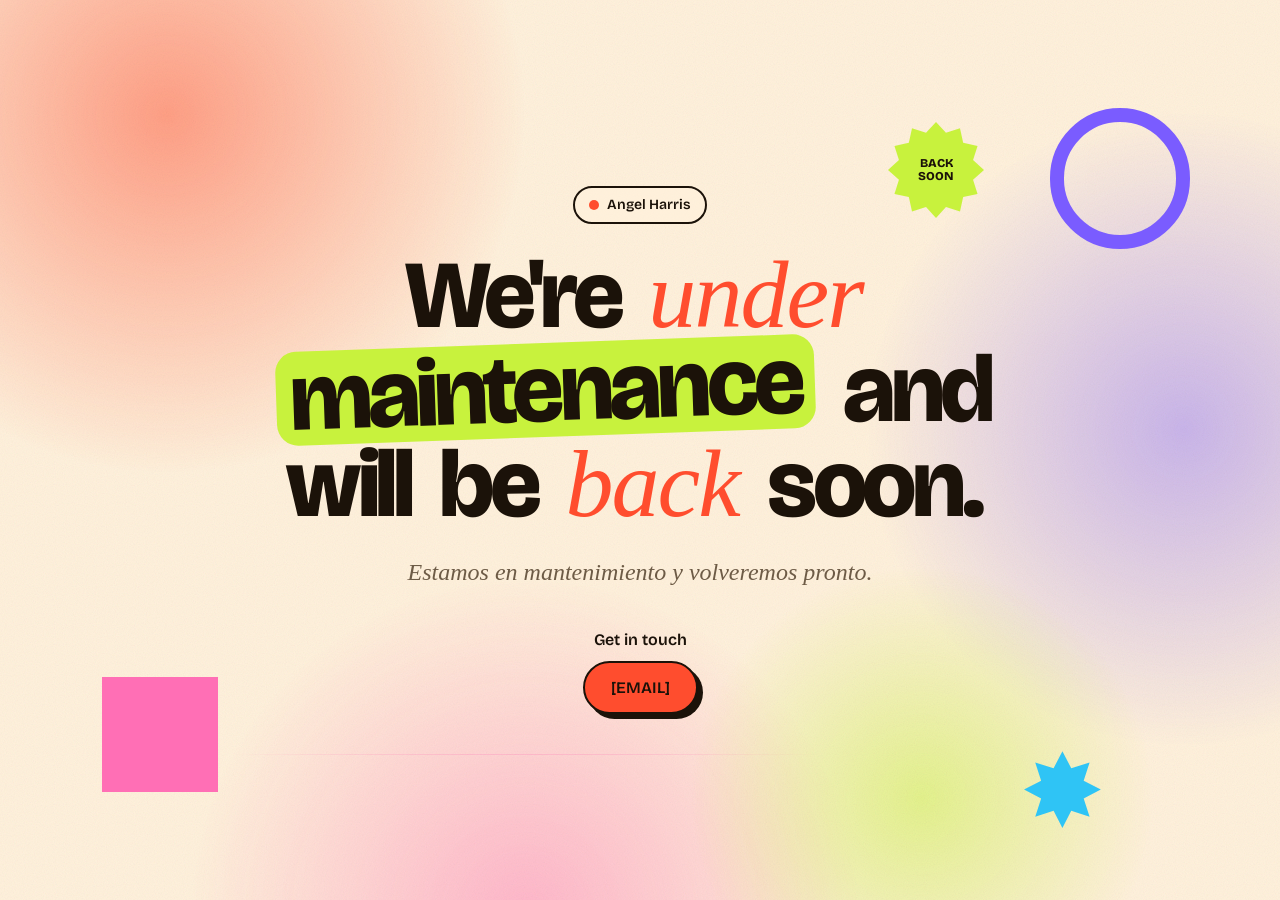
==== commit 51c55fe8: "Restyle maintenance page with funky type and animated background Same message and constraints (EN + " ====
--- a/index.html
+++ b/index.html
@@ -3,19 +3,156 @@
 <head>
   <meta charset="utf-8">
   <meta name="viewport" content="width=device-width, initial-scale=1">
+  <meta name="robots" content="noindex, nofollow">
   <title>Angel Harris | Portfolio</title>
-  <meta name="description" content="Portfolio of Angel Harris: brand, development and design.">
-  <meta property="og:title" content="Angel Harris | Portfolio">
-  <meta property="og:description" content="Portfolio of Angel Harris: brand, development and design.">
-  <meta property="og:type" content="website">
   <link rel="preconnect" href="https://fonts.googleapis.com">
   <link rel="preconnect" href="https://fonts.gstatic.com" crossorigin>
   <link rel="stylesheet" href="https://fonts.googleapis.com/css2?family=Bricolage+Grotesque:opsz,wght@12..96,400..800&family=Instrument+Serif:ital@1&display=swap">
-  <link rel="stylesheet" href="/assets/css/site.css">
-  <script type="module" src="/assets/js/home.js"></script>
+  <style>
+    :root {
+      --bg: #fff1dc;
+      --text: #1b1209;
+      --muted: #6d5b46;
+      --ink: #1b1209;
+      --c1: #ff4d2e;
+      --c2: #ff6fb5;
+      --c3: #c8f23d;
+      --c4: #7a5cff;
+      --c5: #2fc4f5;
+      --font-ui: "Bricolage Grotesque", system-ui, -apple-system, "Segoe UI", sans-serif;
+      --font-accent: "Instrument Serif", Georgia, "Times New Roman", serif;
+      --star12: polygon(50.0% 0.0%, 60.4% 11.4%, 75.0% 6.7%, 78.3% 21.7%, 93.3% 25.0%, 88.6% 39.6%, 100.0% 50.0%, 88.6% 60.4%, 93.3% 75.0%, 78.3% 78.3%, 75.0% 93.3%, 60.4% 88.6%, 50.0% 100.0%, 39.6% 88.6%, 25.0% 93.3%, 21.7% 78.3%, 6.7% 75.0%, 11.4% 60.4%, 0.0% 50.0%, 11.4% 39.6%, 6.7% 25.0%, 21.7% 21.7%, 25.0% 6.7%, 39.6% 11.4%);
+      --star8: polygon(50.0% 0.0%, 61.5% 22.3%, 85.4% 14.6%, 77.7% 38.5%, 100.0% 50.0%, 77.7% 61.5%, 85.4% 85.4%, 61.5% 77.7%, 50.0% 100.0%, 38.5% 77.7%, 14.6% 85.4%, 22.3% 61.5%, 0.0% 50.0%, 22.3% 38.5%, 14.6% 14.6%, 38.5% 22.3%);
+      color-scheme: light;
+    }
+    @media (prefers-color-scheme: dark) {
+      :root {
+        --bg: #150a24;
+        --text: #fff1dc;
+        --muted: #bba8d4;
+        color-scheme: dark;
+      }
+    }
+
+    * { box-sizing: border-box; }
+    html { -webkit-text-size-adjust: 100%; }
+    body {
+      margin: 0;
+      min-height: 100vh;
+      min-height: 100svh;
+      display: flex;
+      align-items: center;
+      justify-content: center;
+      padding: 32px 16px;
+      background: var(--bg);
+      color: var(--text);
+      font: 400 1rem/1.6 var(--font-ui);
+      overflow-x: hidden;
+    }
+
+    /* Animated colour-blob backdrop (CSS only) */
+    .fx { position: fixed; inset: 0; z-index: -1; overflow: hidden; pointer-events: none; background: var(--bg); }
+    .fx i { position: absolute; display: block; border-radius: 50%; will-change: transform; }
+    .b1 { width: 62vmax; height: 62vmax; left: -18vmax; top: -22vmax; background: radial-gradient(circle, var(--c1) 0, transparent 64%); opacity: .5; animation: drift1 26s ease-in-out infinite alternate; }
+    .b2 { width: 55vmax; height: 55vmax; right: -20vmax; top: 6vmax; background: radial-gradient(circle, var(--c4) 0, transparent 64%); opacity: .4; animation: drift2 31s ease-in-out infinite alternate; }
+    .b3 { width: 58vmax; height: 58vmax; left: 12vmax; bottom: -30vmax; background: radial-gradient(circle, var(--c2) 0, transparent 64%); opacity: .45; animation: drift3 28s ease-in-out infinite alternate; }
+    .b4 { width: 40vmax; height: 40vmax; right: 8vmax; bottom: -12vmax; background: radial-gradient(circle, var(--c3) 0, transparent 64%); opacity: .5; animation: drift4 22s ease-in-out infinite alternate; }
+    .fx::after {
+      content: ""; position: absolute; inset: 0; opacity: .16; mix-blend-mode: multiply;
+      background-image: url("data:image/svg+xml;utf8,%3Csvg xmlns='http://www.w3.org/2000/svg' width='160' height='160'%3E%3Cfilter id='n'%3E%3CfeTurbulence type='fractalNoise' baseFrequency='.9' numOctaves='2' stitchTiles='stitch'/%3E%3C/filter%3E%3Crect width='100%25' height='100%25' filter='url(%23n)' opacity='.6'/%3E%3C/svg%3E");
+    }
+    @media (prefers-color-scheme: dark) {
+      .fx::after { mix-blend-mode: screen; opacity: .08; }
+      .b1, .b2, .b3, .b4 { opacity: .38; }
+    }
+    @keyframes drift1 { to { transform: translate(38vmax, 22vmax) scale(1.25) rotate(40deg); } }
+    @keyframes drift2 { to { transform: translate(-34vmax, 20vmax) scale(.85); } }
+    @keyframes drift3 { to { transform: translate(30vmax, -26vmax) scale(1.2); } }
+    @keyframes drift4 { to { transform: translate(-28vmax, -18vmax) scale(1.3); } }
+    @keyframes spin { to { rotate: 360deg; } }
+    @keyframes float { 50% { translate: 0 -18px; } }
+    @keyframes bob { 50% { translate: 0 -.06em; } }
+    @keyframes morph {
+      0%   { border-radius: 62% 38% 46% 54% / 56% 42% 58% 44%; }
+      50%  { border-radius: 38% 62% 60% 40% / 42% 60% 40% 58%; }
+      100% { border-radius: 54% 46% 36% 64% / 60% 36% 64% 40%; }
+    }
+
+    /* Floating shapes */
+    .shape { position: fixed; z-index: -1; pointer-events: none; }
+    .ring { width: clamp(70px, 11vw, 150px); aspect-ratio: 1; border: 14px solid var(--c4); border-radius: 50%; right: 7%; top: 12%; animation: float 9s ease-in-out infinite; }
+    .blob { width: clamp(60px, 9vw, 120px); aspect-ratio: 1; background: var(--c2); left: 8%; bottom: 12%; animation: morph 9s ease-in-out infinite alternate, float 12s ease-in-out infinite; }
+    .star { width: clamp(44px, 6vw, 80px); aspect-ratio: 1; background: var(--c5); clip-path: var(--star8); right: 14%; bottom: 8%; animation: spin 18s linear infinite; }
+
+    main { position: relative; width: 100%; max-width: 46rem; text-align: center; }
+    .badge {
+      display: inline-flex; align-items: center; gap: 8px; margin: 0 0 24px; padding: 6px 14px;
+      border: 2px solid var(--text); border-radius: 999px; font-weight: 600; font-size: .875rem;
+      background: color-mix(in srgb, var(--bg) 70%, transparent);
+    }
+    .badge::before { content: ""; width: 10px; height: 10px; border-radius: 50%; background: var(--c1); animation: float 2s ease-in-out infinite; }
+
+    h1 {
+      margin: 0 0 20px;
+      font-weight: 800;
+      font-size: clamp(2.5rem, 11vw, 6rem);
+      line-height: .98;
+      letter-spacing: -0.045em;
+      overflow-wrap: break-word;
+    }
+    h1 .w { display: inline-block; margin-right: .14em; animation: bob 5s ease-in-out infinite; }
+    h1 .w:nth-child(2) { animation-delay: -.8s; }
+    h1 .w:nth-child(3) { animation-delay: -1.6s; }
+    h1 .w:nth-child(4) { animation-delay: -2.4s; }
+    h1 .w:nth-child(5) { animation-delay: -3.2s; }
+    h1 .w:nth-child(6) { animation-delay: -4s; }
+    h1 .w:nth-child(7) { animation-delay: -4.8s; }
+    h1 .w:nth-child(8) { animation-delay: -5.6s; }
+    h1 .it { font-family: var(--font-accent); font-style: italic; font-weight: 400; letter-spacing: -0.02em; color: var(--c1); }
+    h1 .hl { background: var(--c3); color: var(--ink); padding: 0 .14em; border-radius: .22em; rotate: -2deg; }
+
+    .es { margin: 0 0 36px; color: var(--muted); font-size: clamp(1.125rem, 3.4vw, 1.5rem); font-family: var(--font-accent); font-style: italic; }
+
+    .sticker {
+      position: absolute; top: -64px; right: 24px; width: 96px; height: 96px; display: grid; place-items: center;
+      background: var(--c3); color: var(--ink); clip-path: var(--star12); animation: spin 16s linear infinite;
+      font-weight: 800; font-size: .75rem; line-height: 1.05; text-transform: uppercase; text-align: center;
+    }
+
+    .contact { margin: 0; font-size: 1rem; font-weight: 600; }
+    .contact a {
+      display: inline-block; margin-top: 8px; padding: 12px 26px; border: 2px solid var(--text); border-radius: 999px;
+      background: var(--c1); color: var(--ink); text-decoration: none; box-shadow: 5px 5px 0 var(--text);
+      transition: translate .15s, box-shadow .15s;
+    }
+    .contact a:hover { translate: -3px -3px; box-shadow: 8px 8px 0 var(--text); }
+    a:focus-visible { outline: 3px solid var(--c4); outline-offset: 4px; }
+
+    @media (max-width: 520px) { .sticker { width: 78px; height: 78px; top: -58px; font-size: .625rem; } }
+    @media (prefers-reduced-motion: reduce) { *, *::before, *::after { animation: none !important; transition: none !important; } }
+  </style>
 </head>
 <body>
-  <main id="app"><p class="state">Loading…</p></main>
-  <noscript><p class="state">This site needs JavaScript to show the portfolio.</p></noscript>
+  <div class="fx" aria-hidden="true"><i class="b1"></i><i class="b2"></i><i class="b3"></i><i class="b4"></i></div>
+  <span class="shape ring" aria-hidden="true"></span>
+  <span class="shape blob" aria-hidden="true"></span>
+  <span class="shape star" aria-hidden="true"></span>
+
+  <main>
+    <span class="sticker" aria-hidden="true">Back<br>soon</span>
+    <p class="badge">Angel Harris</p>
+    <h1>
+      <span class="w">We're</span>
+      <span class="w it">under</span>
+      <span class="w hl">maintenance</span>
+      <span class="w">and</span>
+      <span class="w">will</span>
+      <span class="w">be</span>
+      <span class="w it">back</span>
+      <span class="w">soon.</span>
+    </h1>
+    <p class="es" lang="es">Estamos en mantenimiento y volveremos pronto.</p>
+    <p class="contact">Get in touch<br><a href="mailto:[EMAIL]">[EMAIL]</a></p>
+  </main>
 </body>
 </html>
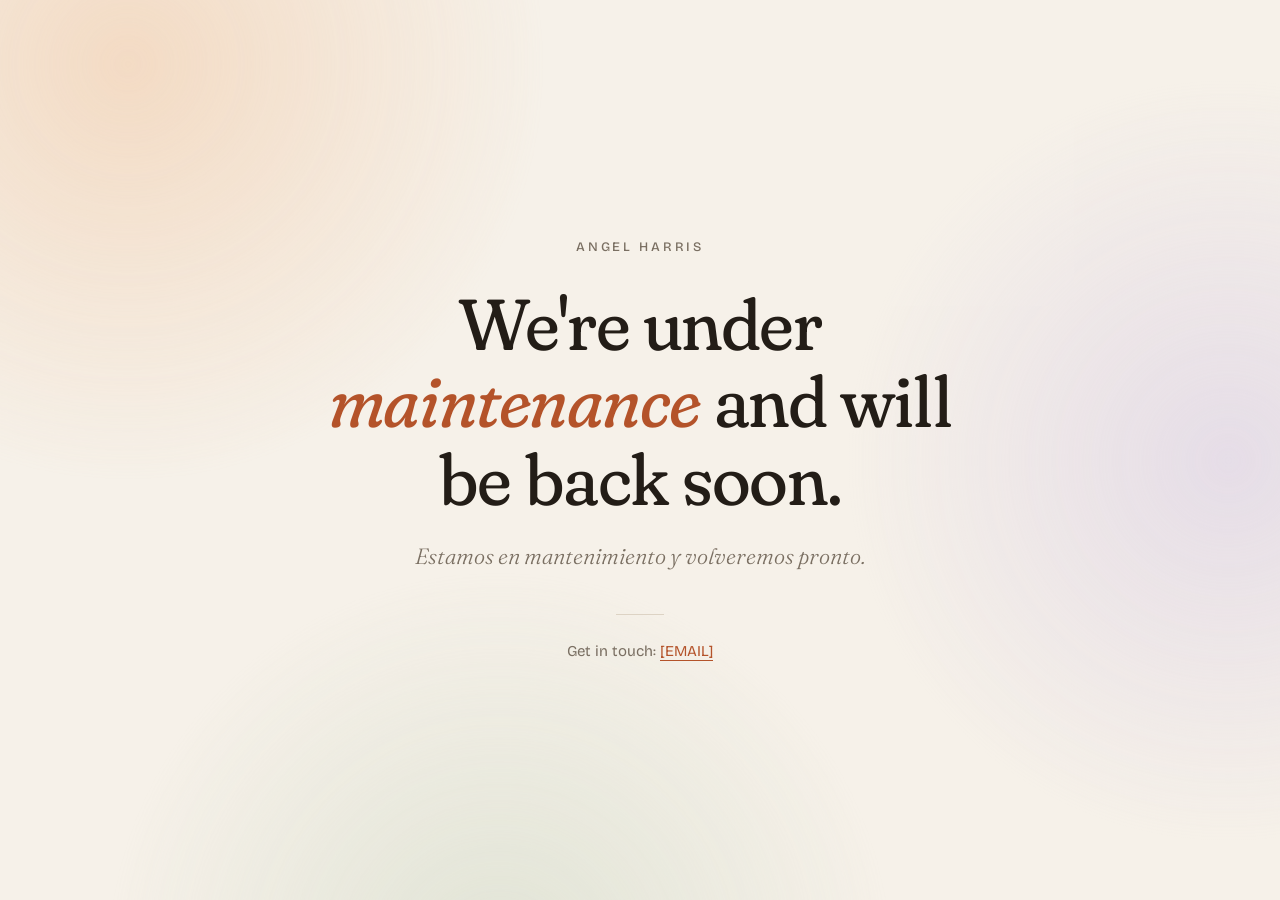
==== commit 33fb2db0: "Tone down maintenance page: calm editorial serif and slow soft background Replaces the loud sticker," ====
--- a/index.html
+++ b/index.html
@@ -7,29 +7,31 @@
   <title>Angel Harris | Portfolio</title>
   <link rel="preconnect" href="https://fonts.googleapis.com">
   <link rel="preconnect" href="https://fonts.gstatic.com" crossorigin>
-  <link rel="stylesheet" href="https://fonts.googleapis.com/css2?family=Bricolage+Grotesque:opsz,wght@12..96,400..800&family=Instrument+Serif:ital@1&display=swap">
+  <link rel="stylesheet" href="https://fonts.googleapis.com/css2?family=Fraunces:ital,opsz,wght,SOFT,WONK@0,9..144,300..500,0..100,0..1;1,9..144,300..500,0..100,0..1&family=Bricolage+Grotesque:opsz,wght@12..96,400..600&display=swap">
   <style>
     :root {
-      --bg: #fff1dc;
-      --text: #1b1209;
-      --muted: #6d5b46;
-      --ink: #1b1209;
-      --c1: #ff4d2e;
-      --c2: #ff6fb5;
-      --c3: #c8f23d;
-      --c4: #7a5cff;
-      --c5: #2fc4f5;
+      --bg: #f6f1e9;
+      --text: #231d17;
+      --muted: #7a6f62;
+      --accent: #b4532a;
+      --rule: #ddd3c4;
+      --glow1: #f1c9a6;
+      --glow2: #cfd9c6;
+      --glow3: #d8cde6;
+      --font-display: "Fraunces", Georgia, "Times New Roman", serif;
       --font-ui: "Bricolage Grotesque", system-ui, -apple-system, "Segoe UI", sans-serif;
-      --font-accent: "Instrument Serif", Georgia, "Times New Roman", serif;
-      --star12: polygon(50.0% 0.0%, 60.4% 11.4%, 75.0% 6.7%, 78.3% 21.7%, 93.3% 25.0%, 88.6% 39.6%, 100.0% 50.0%, 88.6% 60.4%, 93.3% 75.0%, 78.3% 78.3%, 75.0% 93.3%, 60.4% 88.6%, 50.0% 100.0%, 39.6% 88.6%, 25.0% 93.3%, 21.7% 78.3%, 6.7% 75.0%, 11.4% 60.4%, 0.0% 50.0%, 11.4% 39.6%, 6.7% 25.0%, 21.7% 21.7%, 25.0% 6.7%, 39.6% 11.4%);
-      --star8: polygon(50.0% 0.0%, 61.5% 22.3%, 85.4% 14.6%, 77.7% 38.5%, 100.0% 50.0%, 77.7% 61.5%, 85.4% 85.4%, 61.5% 77.7%, 50.0% 100.0%, 38.5% 77.7%, 14.6% 85.4%, 22.3% 61.5%, 0.0% 50.0%, 22.3% 38.5%, 14.6% 14.6%, 38.5% 22.3%);
       color-scheme: light;
     }
     @media (prefers-color-scheme: dark) {
       :root {
-        --bg: #150a24;
-        --text: #fff1dc;
-        --muted: #bba8d4;
+        --bg: #171310;
+        --text: #f1ebe2;
+        --muted: #a39887;
+        --accent: #e08a5f;
+        --rule: #342d26;
+        --glow1: #6b3f29;
+        --glow2: #2f4034;
+        --glow3: #3c3157;
         color-scheme: dark;
       }
     }
@@ -50,109 +52,66 @@
       overflow-x: hidden;
     }
 
-    /* Animated colour-blob backdrop (CSS only) */
-    .fx { position: fixed; inset: 0; z-index: -1; overflow: hidden; pointer-events: none; background: var(--bg); }
-    .fx i { position: absolute; display: block; border-radius: 50%; will-change: transform; }
-    .b1 { width: 62vmax; height: 62vmax; left: -18vmax; top: -22vmax; background: radial-gradient(circle, var(--c1) 0, transparent 64%); opacity: .5; animation: drift1 26s ease-in-out infinite alternate; }
-    .b2 { width: 55vmax; height: 55vmax; right: -20vmax; top: 6vmax; background: radial-gradient(circle, var(--c4) 0, transparent 64%); opacity: .4; animation: drift2 31s ease-in-out infinite alternate; }
-    .b3 { width: 58vmax; height: 58vmax; left: 12vmax; bottom: -30vmax; background: radial-gradient(circle, var(--c2) 0, transparent 64%); opacity: .45; animation: drift3 28s ease-in-out infinite alternate; }
-    .b4 { width: 40vmax; height: 40vmax; right: 8vmax; bottom: -12vmax; background: radial-gradient(circle, var(--c3) 0, transparent 64%); opacity: .5; animation: drift4 22s ease-in-out infinite alternate; }
-    .fx::after {
-      content: ""; position: absolute; inset: 0; opacity: .16; mix-blend-mode: multiply;
-      background-image: url("data:image/svg+xml;utf8,%3Csvg xmlns='http://www.w3.org/2000/svg' width='160' height='160'%3E%3Cfilter id='n'%3E%3CfeTurbulence type='fractalNoise' baseFrequency='.9' numOctaves='2' stitchTiles='stitch'/%3E%3C/filter%3E%3Crect width='100%25' height='100%25' filter='url(%23n)' opacity='.6'/%3E%3C/svg%3E");
+    /* Slow, soft colour wash behind the message (CSS only) */
+    .wash { position: fixed; inset: 0; z-index: -1; overflow: hidden; pointer-events: none; background: var(--bg); }
+    .wash i { position: absolute; display: block; border-radius: 50%; will-change: transform; opacity: .55; }
+    .g1 { width: 70vmax; height: 70vmax; left: -25vmax; top: -30vmax; background: radial-gradient(circle, var(--glow1) 0, transparent 66%); animation: drift1 48s ease-in-out infinite alternate; }
+    .g2 { width: 64vmax; height: 64vmax; right: -28vmax; top: 4vmax; background: radial-gradient(circle, var(--glow3) 0, transparent 66%); animation: drift2 56s ease-in-out infinite alternate; }
+    .g3 { width: 66vmax; height: 66vmax; left: 6vmax; bottom: -38vmax; background: radial-gradient(circle, var(--glow2) 0, transparent 66%); animation: drift3 52s ease-in-out infinite alternate; }
+    @keyframes drift1 { to { transform: translate(26vmax, 16vmax) scale(1.15); } }
+    @keyframes drift2 { to { transform: translate(-22vmax, 18vmax) scale(.9); } }
+    @keyframes drift3 { to { transform: translate(22vmax, -16vmax) scale(1.12); } }
+
+    main { width: 100%; max-width: 40rem; text-align: center; }
+
+    .name {
+      margin: 0 0 28px;
+      font-size: .8125rem;
+      font-weight: 500;
+      letter-spacing: .22em;
+      text-transform: uppercase;
+      color: var(--muted);
     }
-    @media (prefers-color-scheme: dark) {
-      .fx::after { mix-blend-mode: screen; opacity: .08; }
-      .b1, .b2, .b3, .b4 { opacity: .38; }
-    }
-    @keyframes drift1 { to { transform: translate(38vmax, 22vmax) scale(1.25) rotate(40deg); } }
-    @keyframes drift2 { to { transform: translate(-34vmax, 20vmax) scale(.85); } }
-    @keyframes drift3 { to { transform: translate(30vmax, -26vmax) scale(1.2); } }
-    @keyframes drift4 { to { transform: translate(-28vmax, -18vmax) scale(1.3); } }
-    @keyframes spin { to { rotate: 360deg; } }
-    @keyframes float { 50% { translate: 0 -18px; } }
-    @keyframes bob { 50% { translate: 0 -.06em; } }
-    @keyframes morph {
-      0%   { border-radius: 62% 38% 46% 54% / 56% 42% 58% 44%; }
-      50%  { border-radius: 38% 62% 60% 40% / 42% 60% 40% 58%; }
-      100% { border-radius: 54% 46% 36% 64% / 60% 36% 64% 40%; }
-    }
-
-    /* Floating shapes */
-    .shape { position: fixed; z-index: -1; pointer-events: none; }
-    .ring { width: clamp(70px, 11vw, 150px); aspect-ratio: 1; border: 14px solid var(--c4); border-radius: 50%; right: 7%; top: 12%; animation: float 9s ease-in-out infinite; }
-    .blob { width: clamp(60px, 9vw, 120px); aspect-ratio: 1; background: var(--c2); left: 8%; bottom: 12%; animation: morph 9s ease-in-out infinite alternate, float 12s ease-in-out infinite; }
-    .star { width: clamp(44px, 6vw, 80px); aspect-ratio: 1; background: var(--c5); clip-path: var(--star8); right: 14%; bottom: 8%; animation: spin 18s linear infinite; }
-
-    main { position: relative; width: 100%; max-width: 46rem; text-align: center; }
-    .badge {
-      display: inline-flex; align-items: center; gap: 8px; margin: 0 0 24px; padding: 6px 14px;
-      border: 2px solid var(--text); border-radius: 999px; font-weight: 600; font-size: .875rem;
-      background: color-mix(in srgb, var(--bg) 70%, transparent);
-    }
-    .badge::before { content: ""; width: 10px; height: 10px; border-radius: 50%; background: var(--c1); animation: float 2s ease-in-out infinite; }
 
     h1 {
       margin: 0 0 20px;
-      font-weight: 800;
-      font-size: clamp(2.5rem, 11vw, 6rem);
-      line-height: .98;
-      letter-spacing: -0.045em;
+      font-family: var(--font-display);
+      font-weight: 400;
+      font-variation-settings: "SOFT" 100, "WONK" 1;
+      font-size: clamp(2.25rem, 7.5vw, 4.5rem);
+      line-height: 1.08;
+      letter-spacing: -0.02em;
       overflow-wrap: break-word;
     }
-    h1 .w { display: inline-block; margin-right: .14em; animation: bob 5s ease-in-out infinite; }
-    h1 .w:nth-child(2) { animation-delay: -.8s; }
-    h1 .w:nth-child(3) { animation-delay: -1.6s; }
-    h1 .w:nth-child(4) { animation-delay: -2.4s; }
-    h1 .w:nth-child(5) { animation-delay: -3.2s; }
-    h1 .w:nth-child(6) { animation-delay: -4s; }
-    h1 .w:nth-child(7) { animation-delay: -4.8s; }
-    h1 .w:nth-child(8) { animation-delay: -5.6s; }
-    h1 .it { font-family: var(--font-accent); font-style: italic; font-weight: 400; letter-spacing: -0.02em; color: var(--c1); }
-    h1 .hl { background: var(--c3); color: var(--ink); padding: 0 .14em; border-radius: .22em; rotate: -2deg; }
+    h1 em { font-style: italic; color: var(--accent); }
 
-    .es { margin: 0 0 36px; color: var(--muted); font-size: clamp(1.125rem, 3.4vw, 1.5rem); font-family: var(--font-accent); font-style: italic; }
-
-    .sticker {
-      position: absolute; top: -64px; right: 24px; width: 96px; height: 96px; display: grid; place-items: center;
-      background: var(--c3); color: var(--ink); clip-path: var(--star12); animation: spin 16s linear infinite;
-      font-weight: 800; font-size: .75rem; line-height: 1.05; text-transform: uppercase; text-align: center;
+    .es {
+      margin: 0 0 40px;
+      color: var(--muted);
+      font-family: var(--font-display);
+      font-style: italic;
+      font-weight: 300;
+      font-size: clamp(1.0625rem, 3vw, 1.375rem);
     }
 
-    .contact { margin: 0; font-size: 1rem; font-weight: 600; }
-    .contact a {
-      display: inline-block; margin-top: 8px; padding: 12px 26px; border: 2px solid var(--text); border-radius: 999px;
-      background: var(--c1); color: var(--ink); text-decoration: none; box-shadow: 5px 5px 0 var(--text);
-      transition: translate .15s, box-shadow .15s;
-    }
-    .contact a:hover { translate: -3px -3px; box-shadow: 8px 8px 0 var(--text); }
-    a:focus-visible { outline: 3px solid var(--c4); outline-offset: 4px; }
+    hr { width: 3rem; margin: 0 auto 24px; border: 0; border-top: 1px solid var(--rule); }
 
-    @media (max-width: 520px) { .sticker { width: 78px; height: 78px; top: -58px; font-size: .625rem; } }
-    @media (prefers-reduced-motion: reduce) { *, *::before, *::after { animation: none !important; transition: none !important; } }
+    .contact { margin: 0; font-size: .9375rem; color: var(--muted); }
+    .contact a { color: var(--accent); text-underline-offset: 4px; text-decoration-thickness: 1px; }
+    a:focus-visible { outline: 2px solid var(--accent); outline-offset: 4px; }
+
+    @media (prefers-reduced-motion: reduce) { .wash i { animation: none; } }
   </style>
 </head>
 <body>
-  <div class="fx" aria-hidden="true"><i class="b1"></i><i class="b2"></i><i class="b3"></i><i class="b4"></i></div>
-  <span class="shape ring" aria-hidden="true"></span>
-  <span class="shape blob" aria-hidden="true"></span>
-  <span class="shape star" aria-hidden="true"></span>
+  <div class="wash" aria-hidden="true"><i class="g1"></i><i class="g2"></i><i class="g3"></i></div>
 
   <main>
-    <span class="sticker" aria-hidden="true">Back<br>soon</span>
-    <p class="badge">Angel Harris</p>
-    <h1>
-      <span class="w">We're</span>
-      <span class="w it">under</span>
-      <span class="w hl">maintenance</span>
-      <span class="w">and</span>
-      <span class="w">will</span>
-      <span class="w">be</span>
-      <span class="w it">back</span>
-      <span class="w">soon.</span>
-    </h1>
+    <p class="name">Angel Harris</p>
+    <h1>We're under <em>maintenance</em> and will be back soon.</h1>
     <p class="es" lang="es">Estamos en mantenimiento y volveremos pronto.</p>
-    <p class="contact">Get in touch<br><a href="mailto:[EMAIL]">[EMAIL]</a></p>
+    <hr>
+    <p class="contact">Get in touch: <a href="mailto:[EMAIL]">[EMAIL]</a></p>
   </main>
 </body>
 </html>
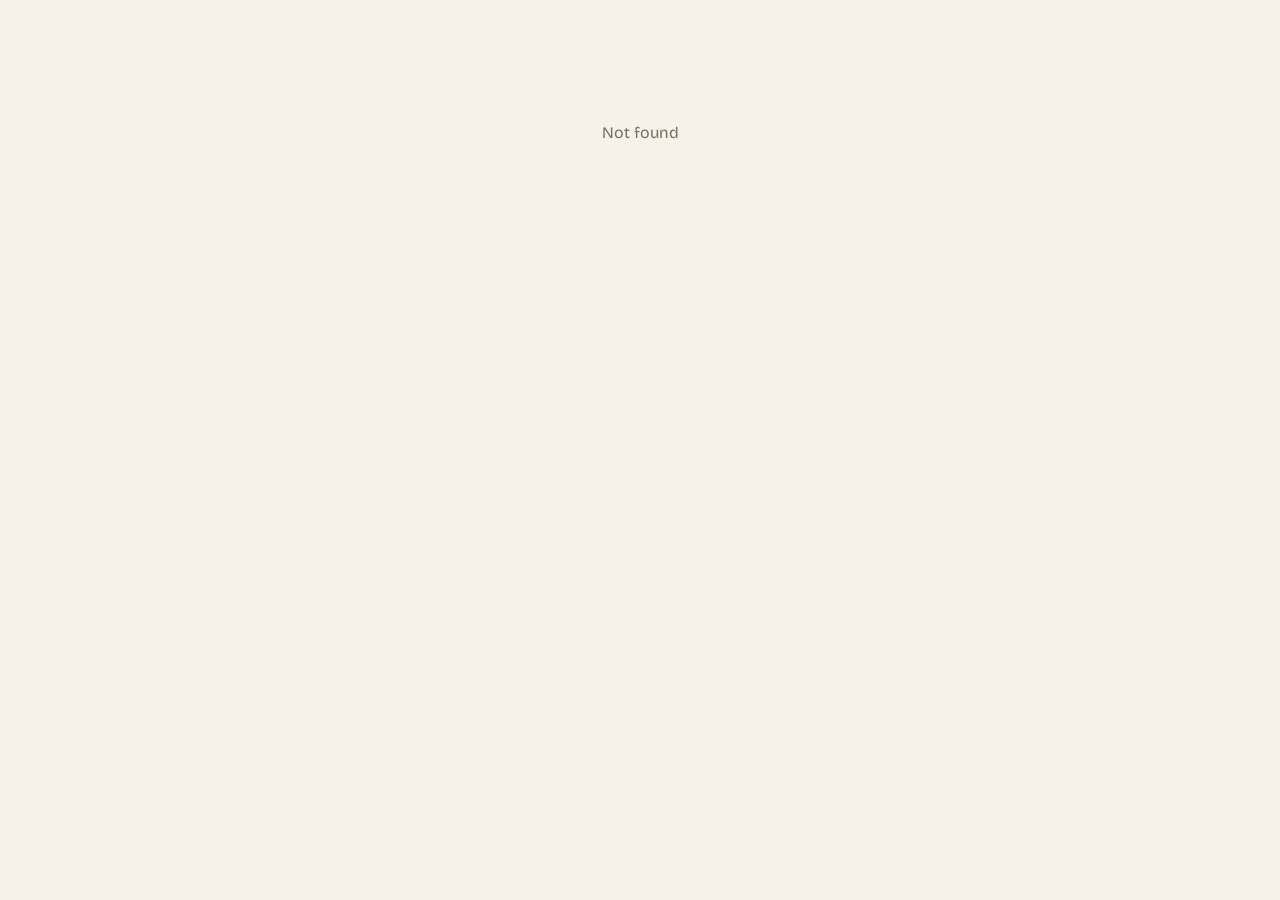
==== commit e5ba589f: "Tone down site to match the calm maintenance page Fraunces headings with an italic accent word, one " ====
--- a/index.html
+++ b/index.html
@@ -3,115 +3,19 @@
 <head>
   <meta charset="utf-8">
   <meta name="viewport" content="width=device-width, initial-scale=1">
-  <meta name="robots" content="noindex, nofollow">
   <title>Angel Harris | Portfolio</title>
+  <meta name="description" content="Portfolio of Angel Harris: brand, development and design.">
+  <meta property="og:title" content="Angel Harris | Portfolio">
+  <meta property="og:description" content="Portfolio of Angel Harris: brand, development and design.">
+  <meta property="og:type" content="website">
   <link rel="preconnect" href="https://fonts.googleapis.com">
   <link rel="preconnect" href="https://fonts.gstatic.com" crossorigin>
-  <link rel="stylesheet" href="https://fonts.googleapis.com/css2?family=Fraunces:ital,opsz,wght,SOFT,WONK@0,9..144,300..500,0..100,0..1;1,9..144,300..500,0..100,0..1&family=Bricolage+Grotesque:opsz,wght@12..96,400..600&display=swap">
-  <style>
-    :root {
-      --bg: #f6f1e9;
-      --text: #231d17;
-      --muted: #7a6f62;
-      --accent: #b4532a;
-      --rule: #ddd3c4;
-      --glow1: #f1c9a6;
-      --glow2: #cfd9c6;
-      --glow3: #d8cde6;
-      --font-display: "Fraunces", Georgia, "Times New Roman", serif;
-      --font-ui: "Bricolage Grotesque", system-ui, -apple-system, "Segoe UI", sans-serif;
-      color-scheme: light;
-    }
-    @media (prefers-color-scheme: dark) {
-      :root {
-        --bg: #171310;
-        --text: #f1ebe2;
-        --muted: #a39887;
-        --accent: #e08a5f;
-        --rule: #342d26;
-        --glow1: #6b3f29;
-        --glow2: #2f4034;
-        --glow3: #3c3157;
-        color-scheme: dark;
-      }
-    }
-
-    * { box-sizing: border-box; }
-    html { -webkit-text-size-adjust: 100%; }
-    body {
-      margin: 0;
-      min-height: 100vh;
-      min-height: 100svh;
-      display: flex;
-      align-items: center;
-      justify-content: center;
-      padding: 32px 16px;
-      background: var(--bg);
-      color: var(--text);
-      font: 400 1rem/1.6 var(--font-ui);
-      overflow-x: hidden;
-    }
-
-    /* Slow, soft colour wash behind the message (CSS only) */
-    .wash { position: fixed; inset: 0; z-index: -1; overflow: hidden; pointer-events: none; background: var(--bg); }
-    .wash i { position: absolute; display: block; border-radius: 50%; will-change: transform; opacity: .55; }
-    .g1 { width: 70vmax; height: 70vmax; left: -25vmax; top: -30vmax; background: radial-gradient(circle, var(--glow1) 0, transparent 66%); animation: drift1 48s ease-in-out infinite alternate; }
-    .g2 { width: 64vmax; height: 64vmax; right: -28vmax; top: 4vmax; background: radial-gradient(circle, var(--glow3) 0, transparent 66%); animation: drift2 56s ease-in-out infinite alternate; }
-    .g3 { width: 66vmax; height: 66vmax; left: 6vmax; bottom: -38vmax; background: radial-gradient(circle, var(--glow2) 0, transparent 66%); animation: drift3 52s ease-in-out infinite alternate; }
-    @keyframes drift1 { to { transform: translate(26vmax, 16vmax) scale(1.15); } }
-    @keyframes drift2 { to { transform: translate(-22vmax, 18vmax) scale(.9); } }
-    @keyframes drift3 { to { transform: translate(22vmax, -16vmax) scale(1.12); } }
-
-    main { width: 100%; max-width: 40rem; text-align: center; }
-
-    .name {
-      margin: 0 0 28px;
-      font-size: .8125rem;
-      font-weight: 500;
-      letter-spacing: .22em;
-      text-transform: uppercase;
-      color: var(--muted);
-    }
-
-    h1 {
-      margin: 0 0 20px;
-      font-family: var(--font-display);
-      font-weight: 400;
-      font-variation-settings: "SOFT" 100, "WONK" 1;
-      font-size: clamp(2.25rem, 7.5vw, 4.5rem);
-      line-height: 1.08;
-      letter-spacing: -0.02em;
-      overflow-wrap: break-word;
-    }
-    h1 em { font-style: italic; color: var(--accent); }
-
-    .es {
-      margin: 0 0 40px;
-      color: var(--muted);
-      font-family: var(--font-display);
-      font-style: italic;
-      font-weight: 300;
-      font-size: clamp(1.0625rem, 3vw, 1.375rem);
-    }
-
-    hr { width: 3rem; margin: 0 auto 24px; border: 0; border-top: 1px solid var(--rule); }
-
-    .contact { margin: 0; font-size: .9375rem; color: var(--muted); }
-    .contact a { color: var(--accent); text-underline-offset: 4px; text-decoration-thickness: 1px; }
-    a:focus-visible { outline: 2px solid var(--accent); outline-offset: 4px; }
-
-    @media (prefers-reduced-motion: reduce) { .wash i { animation: none; } }
-  </style>
+  <link rel="stylesheet" href="https://fonts.googleapis.com/css2?family=Fraunces:ital,opsz,wght,SOFT,WONK@0,9..144,300..500,0..100,0..1;1,9..144,300..500,0..100,0..1&family=Bricolage+Grotesque:opsz,wght@12..96,400..700&display=swap">
+  <link rel="stylesheet" href="/assets/css/site.css">
+  <script type="module" src="/assets/js/home.js"></script>
 </head>
 <body>
-  <div class="wash" aria-hidden="true"><i class="g1"></i><i class="g2"></i><i class="g3"></i></div>
-
-  <main>
-    <p class="name">Angel Harris</p>
-    <h1>We're under <em>maintenance</em> and will be back soon.</h1>
-    <p class="es" lang="es">Estamos en mantenimiento y volveremos pronto.</p>
-    <hr>
-    <p class="contact">Get in touch: <a href="mailto:[EMAIL]">[EMAIL]</a></p>
-  </main>
+  <main id="app"><p class="state">Loading…</p></main>
+  <noscript><p class="state">This site needs JavaScript to show the portfolio.</p></noscript>
 </body>
 </html>
--- a/assets/css/site.css
+++ b/assets/css/site.css
@@ -0,0 +1,214 @@
+:root {
+  --bg: #f6f1e9;
+  --surface: #fbf8f2;
+  --text: #231d17;
+  --muted: #7a6f62;
+  --rule: #ddd3c4;
+  --accent: #b4532a;
+  --on-accent: #fff;
+  --glow1: #f1c9a6;
+  --glow2: #cfd9c6;
+  --glow3: #d8cde6;
+  --on-media: #fff;
+  --font-display: "Fraunces", Georgia, "Times New Roman", serif;
+  --font-ui: "Bricolage Grotesque", system-ui, -apple-system, "Segoe UI", sans-serif;
+  --gutter: clamp(16px, 4vw, 48px);
+  --header-h: 64px;
+  --radius: 10px;
+  color-scheme: light;
+}
+@media (prefers-color-scheme: dark) {
+  :root {
+    --bg: #171310;
+    --surface: #211b16;
+    --text: #f1ebe2;
+    --muted: #a39887;
+    --rule: #342d26;
+    --accent: #e08a5f;
+    --on-accent: #171310;
+    --glow1: #6b3f29;
+    --glow2: #2f4034;
+    --glow3: #3c3157;
+    color-scheme: dark;
+  }
+}
+
+*, *::before, *::after { box-sizing: border-box; }
+html { -webkit-text-size-adjust: 100%; scroll-behavior: smooth; }
+body {
+  margin: 0;
+  background: var(--bg);
+  color: var(--text);
+  font: 400 1rem/1.6 var(--font-ui);
+  overflow-x: hidden;
+}
+img { display: block; max-width: 100%; }
+a { color: inherit; }
+button { font: inherit; color: inherit; background: none; border: 0; padding: 0; cursor: pointer; }
+:focus-visible { outline: 2px solid var(--accent); outline-offset: 3px; }
+h1, h2, h3, p { margin: 0; }
+.sr-only { position: absolute; width: 1px; height: 1px; overflow: hidden; clip: rect(0 0 0 0); white-space: nowrap; }
+.state { padding: 120px var(--gutter); text-align: center; color: var(--muted); }
+.serif { font-family: var(--font-display); font-variation-settings: "SOFT" 100, "WONK" 1; font-weight: 400; }
+
+/* ---------- Slow colour wash behind every page (CSS only) ---------- */
+.fx { position: fixed; inset: 0; z-index: -1; overflow: hidden; pointer-events: none; background: var(--bg); }
+.fx i { position: absolute; display: block; border-radius: 50%; will-change: transform; opacity: .55; }
+.fx .b1 { width: 70vmax; height: 70vmax; left: -25vmax; top: -30vmax; background: radial-gradient(circle, var(--glow1) 0, transparent 66%); animation: drift1 48s ease-in-out infinite alternate; }
+.fx .b2 { width: 64vmax; height: 64vmax; right: -28vmax; top: 4vmax; background: radial-gradient(circle, var(--glow3) 0, transparent 66%); animation: drift2 56s ease-in-out infinite alternate; }
+.fx .b3 { width: 66vmax; height: 66vmax; left: 6vmax; bottom: -38vmax; background: radial-gradient(circle, var(--glow2) 0, transparent 66%); animation: drift3 52s ease-in-out infinite alternate; }
+@keyframes drift1 { to { transform: translate(26vmax, 16vmax) scale(1.15); } }
+@keyframes drift2 { to { transform: translate(-22vmax, 18vmax) scale(.9); } }
+@keyframes drift3 { to { transform: translate(22vmax, -16vmax) scale(1.12); } }
+
+/* ---------- Header ---------- */
+.site-header {
+  position: fixed; inset: 0 0 auto; z-index: 20; height: var(--header-h);
+  display: flex; align-items: center; justify-content: space-between;
+  padding: 0 var(--gutter); color: var(--text);
+  border-bottom: 1px solid transparent; transition: background .3s, border-color .3s;
+}
+.site-header.is-solid {
+  background: color-mix(in srgb, var(--bg) 94%, transparent);
+  -webkit-backdrop-filter: blur(14px); backdrop-filter: blur(14px);
+  border-bottom-color: var(--rule);
+}
+.brand { text-decoration: none; white-space: nowrap; font: 500 1.25rem/1 var(--font-display); letter-spacing: -0.01em; font-variation-settings: "SOFT" 100, "WONK" 1; }
+.site-nav { display: flex; gap: clamp(14px, 3vw, 32px); font-size: .9375rem; font-weight: 500; }
+.site-nav a, .nav-btn { text-decoration: none; padding: 6px 0; color: var(--muted); border-bottom: 1px solid transparent; transition: color .2s, border-color .2s; }
+.site-nav a:hover, .nav-btn:hover { color: var(--text); }
+.site-nav a[aria-current="page"] { color: var(--text); border-bottom-color: var(--accent); }
+
+/* ---------- Home stage ---------- */
+.stage {
+  position: relative; min-height: 100vh; min-height: 100svh;
+  padding: calc(var(--header-h) + 28px) var(--gutter) 64px;
+  display: grid; gap: 40px; align-items: center;
+}
+@media (min-width: 900px) { .stage { grid-template-columns: minmax(0, 1.15fr) minmax(0, .85fr); gap: 64px; } }
+.stage--empty { min-height: 80svh; text-align: center; justify-items: center; }
+.stage__eyebrow { margin-bottom: 24px; font-size: .8125rem; font-weight: 500; letter-spacing: .22em; text-transform: uppercase; color: var(--muted); }
+.headline { font: 400 clamp(2.5rem, 7.2vw, 5.75rem)/1.04 var(--font-display); font-variation-settings: "SOFT" 100, "WONK" 1; letter-spacing: -0.025em; overflow-wrap: break-word; }
+.headline em { font-style: italic; color: var(--accent); }
+.stage__cta { display: inline-block; margin-top: 32px; padding-bottom: 3px; color: var(--accent); font-weight: 500; text-decoration: none; border-bottom: 1px solid currentColor; }
+.stage__cta:hover { color: var(--text); }
+
+/* Featured-project carousel */
+.stage__card { width: min(100%, 440px); justify-self: center; }
+.showcase { position: relative; aspect-ratio: 4 / 5; max-height: 74svh; margin: 0 auto; overflow: hidden; border-radius: var(--radius); background: #000; color: var(--on-media); box-shadow: 0 30px 60px -30px rgb(35 29 23 / .45); }
+.hero__slide { position: absolute; inset: 0; display: block; text-decoration: none; opacity: 0; transition: opacity 1.1s ease; }
+.hero__slide.is-active { opacity: 1; z-index: 1; }
+.hero__slide img { width: 100%; height: 100%; object-fit: cover; transform: scale(1.05); transition: transform 10s ease-out; }
+.hero__slide.is-active img { transform: scale(1); }
+.hero__slide::after { content: ""; position: absolute; inset: 0; background: linear-gradient(to top, rgb(0 0 0 / .72), transparent 58%); }
+.hero__cap { position: absolute; z-index: 2; left: 22px; right: 22px; bottom: 72px; }
+.hero__kicker { margin-bottom: 8px; font-size: .75rem; font-weight: 500; letter-spacing: .16em; text-transform: uppercase; opacity: .85; }
+.hero__title { font: 400 clamp(1.75rem, 3.6vw, 2.5rem)/1.05 var(--font-display); letter-spacing: -0.02em; overflow-wrap: break-word; }
+.hero__cta { display: inline-block; margin-top: 12px; font-size: .9375rem; font-weight: 500; border-bottom: 1px solid currentColor; }
+.hero__ctl { position: absolute; z-index: 3; left: 22px; right: 22px; bottom: 18px; display: flex; align-items: center; justify-content: space-between; gap: 16px; font-size: .8125rem; }
+.hero__count { font-variant-numeric: tabular-nums; letter-spacing: .1em; }
+.hero__btns { display: flex; gap: 8px; }
+.hero__btn { width: 40px; height: 40px; border-radius: 50%; border: 1px solid rgb(255 255 255 / .6); display: grid; place-items: center; font-size: 1rem; transition: background .2s; }
+.hero__btn:hover { background: rgb(255 255 255 / .2); }
+
+/* ---------- Work grid ---------- */
+.work { overflow-x: clip; }
+.filters { position: sticky; top: var(--header-h); z-index: 10; display: flex; gap: 8px; overflow-x: auto; scrollbar-width: none; padding: 14px var(--gutter); background: color-mix(in srgb, var(--bg) 82%, transparent); -webkit-backdrop-filter: blur(10px); backdrop-filter: blur(10px); border-bottom: 1px solid var(--rule); }
+.filters::-webkit-scrollbar { display: none; }
+.chip { flex: none; padding: 7px 16px; border-radius: 999px; border: 1px solid var(--rule); font-size: .875rem; font-weight: 500; color: var(--muted); transition: color .2s, border-color .2s, background .2s; }
+.chip:hover { color: var(--text); border-color: var(--muted); }
+.chip[aria-pressed="true"] { background: var(--text); border-color: var(--text); color: var(--bg); }
+.chip small { margin-left: 6px; opacity: .6; font-size: .75rem; }
+
+.grid { display: grid; gap: clamp(12px, 1.6vw, 24px); grid-template-columns: repeat(auto-fill, minmax(min(100%, 300px), 1fr)); padding: clamp(20px, 3vw, 40px) var(--gutter) 96px; }
+.card { position: relative; display: block; aspect-ratio: 4 / 5; overflow: hidden; border-radius: var(--radius); background: var(--surface); color: var(--on-media); text-decoration: none; }
+.card[hidden] { display: none; }
+.card img { width: 100%; height: 100%; object-fit: cover; transition: transform .8s cubic-bezier(.2,.7,.2,1); }
+.card::after { content: ""; position: absolute; inset: 0; background: linear-gradient(to top, rgb(0 0 0 / .7), transparent 56%); }
+@media (hover: hover) { .card:hover img, .card:focus-visible img { transform: scale(1.04); } }
+.card__meta { position: absolute; z-index: 1; left: 18px; right: 18px; bottom: 18px; }
+.card__kicker { font-size: .75rem; font-weight: 500; letter-spacing: .16em; text-transform: uppercase; opacity: .85; }
+.card__title { margin-top: 6px; font: 400 clamp(1.35rem, 2vw, 1.75rem)/1.1 var(--font-display); letter-spacing: -0.015em; overflow-wrap: break-word; }
+.reveal { opacity: 0; translate: 0 16px; }
+.reveal.in { opacity: 1; translate: 0 0; transition: opacity .7s ease, translate .7s cubic-bezier(.2,.7,.2,1); }
+
+/* ---------- Project page ---------- */
+.p-hero { position: relative; margin: calc(var(--header-h) + 12px) var(--gutter) 0; height: calc(74svh - var(--header-h)); min-height: 340px; background: var(--surface); color: var(--on-media); overflow: hidden; border-radius: var(--radius); }
+.p-hero img { width: 100%; height: 100%; object-fit: cover; }
+.p-hero::after { content: ""; position: absolute; inset: 0; background: linear-gradient(to top, rgb(0 0 0 / .65), transparent 60%); }
+.p-hero__cap { position: absolute; z-index: 1; left: clamp(18px, 3vw, 40px); right: clamp(18px, 3vw, 40px); bottom: clamp(18px, 3vw, 40px); }
+.p-title { font: 400 clamp(2.5rem, 7vw, 5.5rem)/1.03 var(--font-display); font-variation-settings: "SOFT" 100, "WONK" 1; letter-spacing: -0.025em; overflow-wrap: break-word; }
+.p-back { position: absolute; z-index: 2; top: 16px; left: 16px; padding: 7px 14px; border-radius: 999px; background: rgb(0 0 0 / .4); font-size: .875rem; text-decoration: none; -webkit-backdrop-filter: blur(8px); backdrop-filter: blur(8px); }
+.p-layout { display: grid; gap: 40px; padding: clamp(32px, 5vw, 64px) var(--gutter); }
+@media (min-width: 900px) {
+  .p-layout { grid-template-columns: minmax(280px, 360px) minmax(0, 1fr); gap: clamp(32px, 5vw, 80px); }
+  .p-meta { position: sticky; top: calc(var(--header-h) + 24px); align-self: start; }
+}
+.p-summary { font: 400 1.5rem/1.3 var(--font-display); letter-spacing: -0.01em; margin-bottom: 24px; }
+.p-body p + p { margin-top: 1em; }
+.p-body { color: var(--muted); margin-bottom: 28px; }
+.p-facts { display: grid; grid-template-columns: auto 1fr; gap: 8px 24px; margin: 0 0 24px; padding-top: 20px; border-top: 1px solid var(--rule); font-size: .9375rem; }
+.p-facts dt { color: var(--muted); }
+.p-facts dd { margin: 0; }
+.tags { display: flex; flex-wrap: wrap; gap: 8px; padding: 0; margin: 0; list-style: none; }
+.tags li { padding: 3px 12px; border: 1px solid var(--rule); border-radius: 999px; font-size: .8125rem; color: var(--muted); }
+.p-media { display: grid; gap: clamp(12px, 2vw, 24px); min-width: 0; }
+.p-media figure { margin: 0; }
+.p-media img { width: 100%; height: auto; background: var(--surface); border-radius: calc(var(--radius) - 2px); }
+.p-media figcaption { margin-top: 8px; font-size: .875rem; color: var(--muted); }
+.embed { position: relative; aspect-ratio: 16 / 9; background: #000; border-radius: calc(var(--radius) - 2px); overflow: hidden; }
+.embed iframe { position: absolute; inset: 0; width: 100%; height: 100%; border: 0; }
+
+.pager { display: grid; grid-template-columns: 1fr 1fr; gap: 12px; padding: 0 var(--gutter); }
+.pager a { position: relative; display: flex; flex-direction: column; justify-content: flex-end; min-height: 32vh; padding: clamp(16px, 3vw, 28px); color: var(--on-media); text-decoration: none; overflow: hidden; border-radius: var(--radius); }
+.pager a + a { text-align: right; }
+.pager img { position: absolute; inset: 0; width: 100%; height: 100%; object-fit: cover; transition: transform .8s cubic-bezier(.2,.7,.2,1); }
+.pager a::after { content: ""; position: absolute; inset: 0; background: linear-gradient(to top, rgb(0 0 0 / .75), rgb(0 0 0 / .2)); }
+@media (hover: hover) { .pager a:hover img { transform: scale(1.04); } }
+.pager span, .pager strong { position: relative; z-index: 1; }
+.pager span { font-size: .75rem; font-weight: 500; letter-spacing: .16em; text-transform: uppercase; opacity: .85; }
+.pager strong { font: 400 clamp(1.4rem, 3.6vw, 2.5rem)/1.05 var(--font-display); letter-spacing: -0.02em; margin-top: 6px; overflow-wrap: break-word; }
+.pager-all { text-align: center; padding: 36px var(--gutter) 56px; }
+.pager-all a { color: var(--accent); text-underline-offset: 4px; }
+
+/* ---------- Services ---------- */
+.page-head { padding: calc(var(--header-h) + clamp(40px, 8vw, 96px)) var(--gutter) clamp(24px, 4vw, 48px); }
+.page-head h1 { font: 400 clamp(3rem, 11vw, 8rem)/.95 var(--font-display); font-variation-settings: "SOFT" 100, "WONK" 1; letter-spacing: -0.03em; }
+.page-head p { margin-top: 20px; max-width: 46ch; color: var(--muted); font-size: 1.125rem; }
+.svc-list { list-style: none; margin: 0; padding: 0 var(--gutter) 40px; }
+.svc { display: grid; gap: 12px 32px; padding: 32px 0; border-top: 1px solid var(--rule); }
+@media (min-width: 800px) { .svc { grid-template-columns: 80px minmax(0, 1fr) minmax(0, 1.2fr); } }
+.svc__n { color: var(--muted); font-variant-numeric: tabular-nums; font-size: .875rem; padding-top: .7em; }
+.svc__title { font: 400 clamp(1.6rem, 3.2vw, 2.25rem)/1.1 var(--font-display); letter-spacing: -0.015em; overflow-wrap: break-word; }
+.svc__desc { color: var(--muted); }
+.svc .tags { margin-top: 16px; }
+.cta { padding: clamp(40px, 8vw, 96px) var(--gutter) 96px; border-top: 1px solid var(--rule); }
+.cta h2 { font: 400 clamp(2rem, 5.5vw, 4rem)/1.05 var(--font-display); font-variation-settings: "SOFT" 100, "WONK" 1; letter-spacing: -0.02em; max-width: 18ch; }
+.cta a { display: inline-block; margin-top: 24px; padding: 12px 26px; border-radius: 999px; background: var(--accent); color: var(--on-accent); text-decoration: none; font-weight: 500; transition: opacity .2s; }
+.cta a:hover { opacity: .88; }
+
+/* ---------- Info drawer ---------- */
+dialog.info { margin: 0 0 0 auto; padding: 0; border: 0; border-left: 1px solid var(--rule); height: 100vh; height: 100dvh; max-height: none; max-width: 100%; width: min(480px, 100%); background: var(--bg); color: var(--text); }
+dialog.info[open] { animation: drawer .35s cubic-bezier(.2,.7,.2,1); }
+dialog.info::backdrop { background: rgb(20 15 10 / .5); }
+@keyframes drawer { from { transform: translateX(32px); opacity: 0; } }
+.info__inner { padding: 32px var(--gutter) 48px; }
+.info__close { position: absolute; top: 12px; right: 12px; width: 44px; height: 44px; font-size: 1.75rem; line-height: 1; color: var(--muted); }
+.info__close:hover { color: var(--text); }
+.info__title { font: 400 3.5rem/1 var(--font-display); font-variation-settings: "SOFT" 100, "WONK" 1; letter-spacing: -0.025em; margin-bottom: 24px; }
+.info__about { color: var(--muted); margin-bottom: 32px; }
+.info__about p + p { margin-top: 1em; }
+.info__row { display: flex; flex-wrap: wrap; gap: 4px 16px; padding: 14px 0; border-top: 1px solid var(--rule); }
+.info__row span { width: 96px; color: var(--muted); }
+.info__row a { color: var(--accent); text-underline-offset: 3px; }
+
+/* ---------- Footer ---------- */
+.site-footer { display: flex; flex-wrap: wrap; justify-content: space-between; gap: 8px 24px; padding: 28px var(--gutter); border-top: 1px solid var(--rule); font-size: .875rem; color: var(--muted); }
+.site-footer a { text-decoration: none; }
+.site-footer a:hover { color: var(--text); }
+
+@media (prefers-reduced-motion: reduce) {
+  html { scroll-behavior: auto; }
+  *, *::before, *::after { animation: none !important; transition: none !important; }
+  .reveal { opacity: 1; translate: 0 0; }
+}
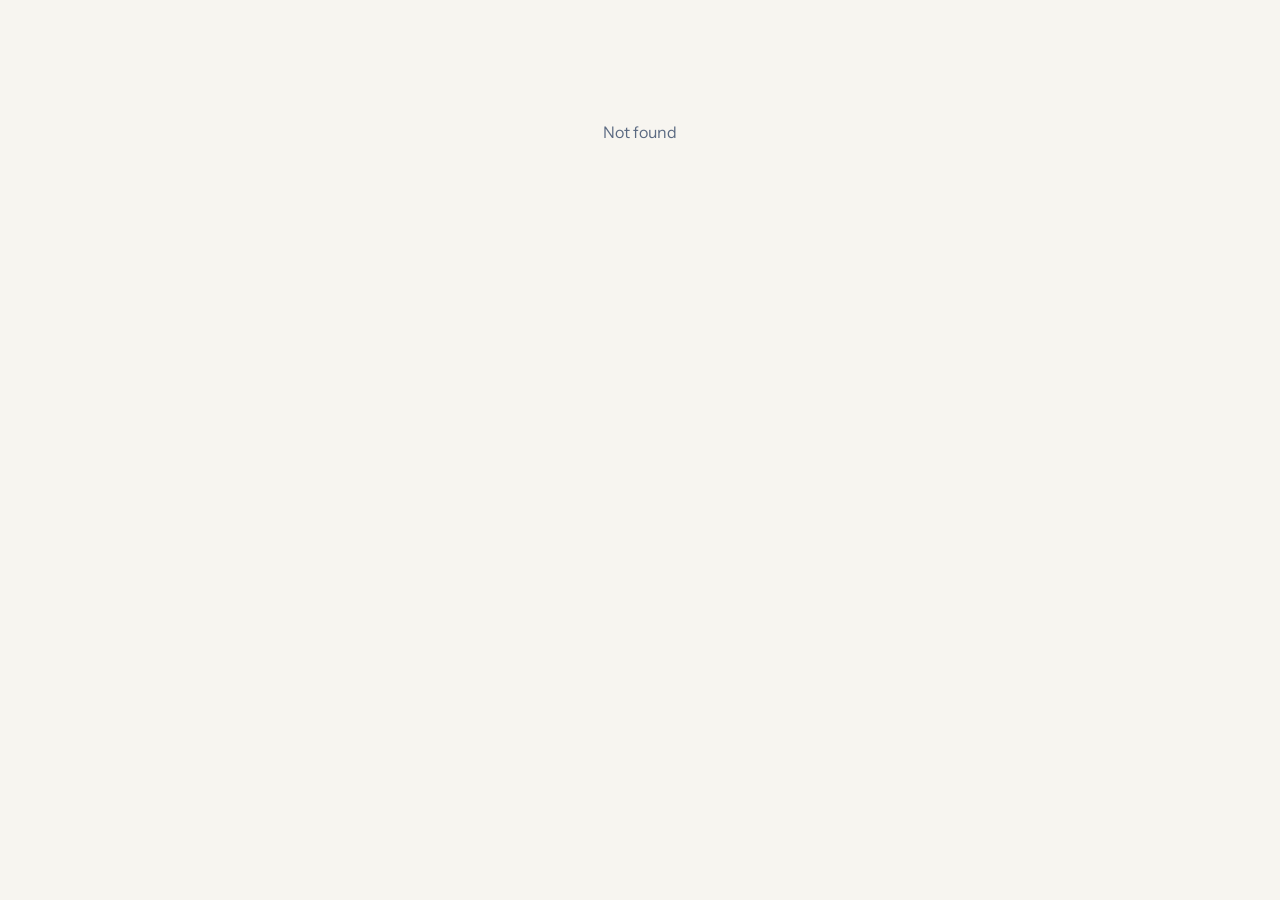
==== commit 0310c097: "Typography: Syne headlines with Instrument Sans body Co-Authored-By: Claude Sonnet 5.5 <noreply@anth" ====
--- a/index.html
+++ b/index.html
@@ -10,7 +10,7 @@
   <meta property="og:type" content="website">
   <link rel="preconnect" href="https://fonts.googleapis.com">
   <link rel="preconnect" href="https://fonts.gstatic.com" crossorigin>
-  <link rel="stylesheet" href="https://fonts.googleapis.com/css2?family=Fraunces:ital,opsz,wght,SOFT,WONK@0,9..144,300..500,0..100,0..1;1,9..144,300..500,0..100,0..1&family=Bricolage+Grotesque:opsz,wght@12..96,400..700&display=swap">
+  <link rel="stylesheet" href="https://fonts.googleapis.com/css2?family=Syne:wght@500..800&amp;family=Instrument+Sans:ital,wght@0,400..700;1,400..700&amp;display=swap">
   <link rel="stylesheet" href="/assets/css/site.css">
   <script type="module" src="/assets/js/home.js"></script>
 </head>
--- a/assets/css/site.css
+++ b/assets/css/site.css
@@ -1,36 +1,29 @@
 :root {
-  --bg: #f6f1e9;
-  --surface: #fbf8f2;
-  --text: #231d17;
-  --muted: #7a6f62;
-  --rule: #ddd3c4;
-  --accent: #b4532a;
+  /* Offwhite surfaces, navy ink, mint highlights. Mint is a fill colour; for mint text use --mint-ink. */
+  --bg: #f7f5f0;
+  --surface: #fdfcf9;
+  --text: #13233f;
+  --muted: #5b6a82;
+  --rule: #dcdfe3;
+  --accent: #1c3158;
   --on-accent: #fff;
-  --glow1: #f1c9a6;
-  --glow2: #cfd9c6;
-  --glow3: #d8cde6;
+  --mint: #8fdcc0;
+  --mint-ink: #12795a;
+  --glow1: #c9efe1;
+  --glow2: #d0d9ea;
+  --glow3: #e9ece4;
   --on-media: #fff;
-  --font-display: "Fraunces", Georgia, "Times New Roman", serif;
-  --font-ui: "Bricolage Grotesque", system-ui, -apple-system, "Segoe UI", sans-serif;
+  /* Project schedule health (admin) */
+  --h-green: #2e9d6a;
+  --h-yellow: #e2b20f;
+  --h-orange: #ee8a1c;
+  --h-red: #d6423a;
+  --font-display: "Syne", "Instrument Sans", system-ui, sans-serif;
+  --font-ui: "Instrument Sans", system-ui, -apple-system, "Segoe UI", sans-serif;
   --gutter: clamp(16px, 4vw, 48px);
   --header-h: 64px;
   --radius: 10px;
   color-scheme: light;
-}
-@media (prefers-color-scheme: dark) {
-  :root {
-    --bg: #171310;
-    --surface: #211b16;
-    --text: #f1ebe2;
-    --muted: #a39887;
-    --rule: #342d26;
-    --accent: #e08a5f;
-    --on-accent: #171310;
-    --glow1: #6b3f29;
-    --glow2: #2f4034;
-    --glow3: #3c3157;
-    color-scheme: dark;
-  }
 }
 
 *, *::before, *::after { box-sizing: border-box; }
@@ -49,7 +42,7 @@
 h1, h2, h3, p { margin: 0; }
 .sr-only { position: absolute; width: 1px; height: 1px; overflow: hidden; clip: rect(0 0 0 0); white-space: nowrap; }
 .state { padding: 120px var(--gutter); text-align: center; color: var(--muted); }
-.serif { font-family: var(--font-display); font-variation-settings: "SOFT" 100, "WONK" 1; font-weight: 400; }
+.serif { font-family: var(--font-display); font-weight: 700; }
 
 /* ---------- Slow colour wash behind every page (CSS only) ---------- */
 .fx { position: fixed; inset: 0; z-index: -1; overflow: hidden; pointer-events: none; background: var(--bg); }
@@ -73,11 +66,12 @@
   -webkit-backdrop-filter: blur(14px); backdrop-filter: blur(14px);
   border-bottom-color: var(--rule);
 }
-.brand { text-decoration: none; white-space: nowrap; font: 500 1.25rem/1 var(--font-display); letter-spacing: -0.01em; font-variation-settings: "SOFT" 100, "WONK" 1; }
+.brand { text-decoration: none; white-space: nowrap; font: 700 1.25rem/1 var(--font-display); letter-spacing: -0.01em; }
 .site-nav { display: flex; gap: clamp(14px, 3vw, 32px); font-size: .9375rem; font-weight: 500; }
 .site-nav a, .nav-btn { text-decoration: none; padding: 6px 0; color: var(--muted); border-bottom: 1px solid transparent; transition: color .2s, border-color .2s; }
 .site-nav a:hover, .nav-btn:hover { color: var(--text); }
-.site-nav a[aria-current="page"] { color: var(--text); border-bottom-color: var(--accent); }
+.site-nav a[aria-current="page"] { color: var(--text); border-bottom-color: var(--mint); }
+@media (max-width: 480px) { .brand { font-size: 1rem; } .site-nav { gap: 12px; font-size: .875rem; } }
 
 /* ---------- Home stage ---------- */
 .stage {
@@ -88,14 +82,14 @@
 @media (min-width: 900px) { .stage { grid-template-columns: minmax(0, 1.15fr) minmax(0, .85fr); gap: 64px; } }
 .stage--empty { min-height: 80svh; text-align: center; justify-items: center; }
 .stage__eyebrow { margin-bottom: 24px; font-size: .8125rem; font-weight: 500; letter-spacing: .22em; text-transform: uppercase; color: var(--muted); }
-.headline { font: 400 clamp(2.5rem, 7.2vw, 5.75rem)/1.04 var(--font-display); font-variation-settings: "SOFT" 100, "WONK" 1; letter-spacing: -0.025em; overflow-wrap: break-word; }
-.headline em { font-style: italic; color: var(--accent); }
-.stage__cta { display: inline-block; margin-top: 32px; padding-bottom: 3px; color: var(--accent); font-weight: 500; text-decoration: none; border-bottom: 1px solid currentColor; }
+.headline { font: 700 clamp(2.1rem, 6vw, 4.75rem)/1.04 var(--font-display); letter-spacing: -0.025em; overflow-wrap: break-word; }
+.headline em { font-style: normal; color: var(--mint-ink); }
+.stage__cta { display: inline-block; margin-top: 32px; padding-bottom: 3px; color: var(--accent); font-weight: 500; text-decoration: none; border-bottom: 2px solid var(--mint); }
 .stage__cta:hover { color: var(--text); }
 
 /* Featured-project carousel */
 .stage__card { width: min(100%, 440px); justify-self: center; }
-.showcase { position: relative; aspect-ratio: 4 / 5; max-height: 74svh; margin: 0 auto; overflow: hidden; border-radius: var(--radius); background: #000; color: var(--on-media); box-shadow: 0 30px 60px -30px rgb(35 29 23 / .45); }
+.showcase { position: relative; aspect-ratio: 4 / 5; max-height: 74svh; margin: 0 auto; overflow: hidden; border-radius: var(--radius); background: #000; color: var(--on-media); box-shadow: 0 30px 60px -30px rgb(19 35 63 / .35); }
 .hero__slide { position: absolute; inset: 0; display: block; text-decoration: none; opacity: 0; transition: opacity 1.1s ease; }
 .hero__slide.is-active { opacity: 1; z-index: 1; }
 .hero__slide img { width: 100%; height: 100%; object-fit: cover; transform: scale(1.05); transition: transform 10s ease-out; }
@@ -103,7 +97,7 @@
 .hero__slide::after { content: ""; position: absolute; inset: 0; background: linear-gradient(to top, rgb(0 0 0 / .72), transparent 58%); }
 .hero__cap { position: absolute; z-index: 2; left: 22px; right: 22px; bottom: 72px; }
 .hero__kicker { margin-bottom: 8px; font-size: .75rem; font-weight: 500; letter-spacing: .16em; text-transform: uppercase; opacity: .85; }
-.hero__title { font: 400 clamp(1.75rem, 3.6vw, 2.5rem)/1.05 var(--font-display); letter-spacing: -0.02em; overflow-wrap: break-word; }
+.hero__title { font: 700 clamp(1.75rem, 3.6vw, 2.5rem)/1.05 var(--font-display); letter-spacing: -0.02em; overflow-wrap: break-word; }
 .hero__cta { display: inline-block; margin-top: 12px; font-size: .9375rem; font-weight: 500; border-bottom: 1px solid currentColor; }
 .hero__ctl { position: absolute; z-index: 3; left: 22px; right: 22px; bottom: 18px; display: flex; align-items: center; justify-content: space-between; gap: 16px; font-size: .8125rem; }
 .hero__count { font-variant-numeric: tabular-nums; letter-spacing: .1em; }
@@ -128,7 +122,7 @@
 @media (hover: hover) { .card:hover img, .card:focus-visible img { transform: scale(1.04); } }
 .card__meta { position: absolute; z-index: 1; left: 18px; right: 18px; bottom: 18px; }
 .card__kicker { font-size: .75rem; font-weight: 500; letter-spacing: .16em; text-transform: uppercase; opacity: .85; }
-.card__title { margin-top: 6px; font: 400 clamp(1.35rem, 2vw, 1.75rem)/1.1 var(--font-display); letter-spacing: -0.015em; overflow-wrap: break-word; }
+.card__title { margin-top: 6px; font: 700 clamp(1.35rem, 2vw, 1.75rem)/1.1 var(--font-display); letter-spacing: -0.015em; overflow-wrap: break-word; }
 .reveal { opacity: 0; translate: 0 16px; }
 .reveal.in { opacity: 1; translate: 0 0; transition: opacity .7s ease, translate .7s cubic-bezier(.2,.7,.2,1); }
 
@@ -137,14 +131,14 @@
 .p-hero img { width: 100%; height: 100%; object-fit: cover; }
 .p-hero::after { content: ""; position: absolute; inset: 0; background: linear-gradient(to top, rgb(0 0 0 / .65), transparent 60%); }
 .p-hero__cap { position: absolute; z-index: 1; left: clamp(18px, 3vw, 40px); right: clamp(18px, 3vw, 40px); bottom: clamp(18px, 3vw, 40px); }
-.p-title { font: 400 clamp(2.5rem, 7vw, 5.5rem)/1.03 var(--font-display); font-variation-settings: "SOFT" 100, "WONK" 1; letter-spacing: -0.025em; overflow-wrap: break-word; }
+.p-title { font: 700 clamp(2.1rem, 5.6vw, 4.5rem)/1.03 var(--font-display); letter-spacing: -0.025em; overflow-wrap: break-word; }
 .p-back { position: absolute; z-index: 2; top: 16px; left: 16px; padding: 7px 14px; border-radius: 999px; background: rgb(0 0 0 / .4); font-size: .875rem; text-decoration: none; -webkit-backdrop-filter: blur(8px); backdrop-filter: blur(8px); }
 .p-layout { display: grid; gap: 40px; padding: clamp(32px, 5vw, 64px) var(--gutter); }
 @media (min-width: 900px) {
   .p-layout { grid-template-columns: minmax(280px, 360px) minmax(0, 1fr); gap: clamp(32px, 5vw, 80px); }
   .p-meta { position: sticky; top: calc(var(--header-h) + 24px); align-self: start; }
 }
-.p-summary { font: 400 1.5rem/1.3 var(--font-display); letter-spacing: -0.01em; margin-bottom: 24px; }
+.p-summary { font: 500 1.375rem/1.4 var(--font-ui); margin-bottom: 24px; }
 .p-body p + p { margin-top: 1em; }
 .p-body { color: var(--muted); margin-bottom: 28px; }
 .p-facts { display: grid; grid-template-columns: auto 1fr; gap: 8px 24px; margin: 0 0 24px; padding-top: 20px; border-top: 1px solid var(--rule); font-size: .9375rem; }
@@ -167,35 +161,55 @@
 @media (hover: hover) { .pager a:hover img { transform: scale(1.04); } }
 .pager span, .pager strong { position: relative; z-index: 1; }
 .pager span { font-size: .75rem; font-weight: 500; letter-spacing: .16em; text-transform: uppercase; opacity: .85; }
-.pager strong { font: 400 clamp(1.4rem, 3.6vw, 2.5rem)/1.05 var(--font-display); letter-spacing: -0.02em; margin-top: 6px; overflow-wrap: break-word; }
+.pager strong { font: 700 clamp(1.4rem, 3.6vw, 2.5rem)/1.05 var(--font-display); letter-spacing: -0.02em; margin-top: 6px; overflow-wrap: break-word; }
 .pager-all { text-align: center; padding: 36px var(--gutter) 56px; }
 .pager-all a { color: var(--accent); text-underline-offset: 4px; }
 
 /* ---------- Services ---------- */
 .page-head { padding: calc(var(--header-h) + clamp(40px, 8vw, 96px)) var(--gutter) clamp(24px, 4vw, 48px); }
-.page-head h1 { font: 400 clamp(3rem, 11vw, 8rem)/.95 var(--font-display); font-variation-settings: "SOFT" 100, "WONK" 1; letter-spacing: -0.03em; }
+.page-head h1 { font: 700 clamp(2.4rem, 9vw, 6.25rem)/.95 var(--font-display); letter-spacing: -0.03em; }
 .page-head p { margin-top: 20px; max-width: 46ch; color: var(--muted); font-size: 1.125rem; }
 .svc-list { list-style: none; margin: 0; padding: 0 var(--gutter) 40px; }
 .svc { display: grid; gap: 12px 32px; padding: 32px 0; border-top: 1px solid var(--rule); }
 @media (min-width: 800px) { .svc { grid-template-columns: 80px minmax(0, 1fr) minmax(0, 1.2fr); } }
 .svc__n { color: var(--muted); font-variant-numeric: tabular-nums; font-size: .875rem; padding-top: .7em; }
-.svc__title { font: 400 clamp(1.6rem, 3.2vw, 2.25rem)/1.1 var(--font-display); letter-spacing: -0.015em; overflow-wrap: break-word; }
+.svc__title { font: 700 clamp(1.6rem, 3.2vw, 2.25rem)/1.1 var(--font-display); letter-spacing: -0.015em; overflow-wrap: break-word; }
 .svc__desc { color: var(--muted); }
 .svc .tags { margin-top: 16px; }
 .cta { padding: clamp(40px, 8vw, 96px) var(--gutter) 96px; border-top: 1px solid var(--rule); }
-.cta h2 { font: 400 clamp(2rem, 5.5vw, 4rem)/1.05 var(--font-display); font-variation-settings: "SOFT" 100, "WONK" 1; letter-spacing: -0.02em; max-width: 18ch; }
+.cta h2 { font: 700 clamp(1.75rem, 4.6vw, 3.25rem)/1.05 var(--font-display); letter-spacing: -0.02em; max-width: 18ch; }
 .cta a { display: inline-block; margin-top: 24px; padding: 12px 26px; border-radius: 999px; background: var(--accent); color: var(--on-accent); text-decoration: none; font-weight: 500; transition: opacity .2s; }
 .cta a:hover { opacity: .88; }
+
+/* ---------- Contact form ---------- */
+.contact-body { padding: 0 var(--gutter) 96px; max-width: calc(40rem + 2 * var(--gutter)); }
+.contact-form { display: grid; gap: 22px; }
+.cf-field { display: grid; gap: 8px; }
+.cf-field > span { font-size: .8125rem; font-weight: 500; letter-spacing: .08em; text-transform: uppercase; color: var(--muted); }
+.cf-field input, .cf-field textarea {
+  width: 100%; padding: 14px 16px; border: 1px solid var(--rule); border-radius: var(--radius);
+  background: color-mix(in srgb, var(--surface) 80%, transparent); color: var(--text); font: inherit; font-size: 1.0625rem;
+}
+.cf-field textarea { min-height: 180px; resize: vertical; }
+.cf-field input:focus, .cf-field textarea:focus { outline: 2px solid var(--accent); outline-offset: 1px; border-color: transparent; }
+.cf-trap { position: absolute; left: -10000px; width: 1px; height: 1px; overflow: hidden; }
+.cf-actions { display: flex; flex-wrap: wrap; align-items: center; gap: 16px; }
+.btn-send { padding: 13px 30px; border-radius: 999px; background: var(--accent); color: var(--on-accent); font-weight: 500; font-size: 1rem; transition: opacity .2s; }
+.btn-send:hover { opacity: .88; }
+.btn-send:disabled { opacity: .55; cursor: default; }
+.form-status { color: var(--mint-ink); font-size: .9375rem; }
+.contact-thanks h2 { font: 700 clamp(1.75rem, 4.4vw, 2.5rem)/1.1 var(--font-display); letter-spacing: -0.02em; margin-bottom: 12px; }
+.contact-thanks p { color: var(--muted); font-size: 1.125rem; }
 
 /* ---------- Info drawer ---------- */
 dialog.info { margin: 0 0 0 auto; padding: 0; border: 0; border-left: 1px solid var(--rule); height: 100vh; height: 100dvh; max-height: none; max-width: 100%; width: min(480px, 100%); background: var(--bg); color: var(--text); }
 dialog.info[open] { animation: drawer .35s cubic-bezier(.2,.7,.2,1); }
-dialog.info::backdrop { background: rgb(20 15 10 / .5); }
+dialog.info::backdrop { background: rgb(19 35 63 / .5); }
 @keyframes drawer { from { transform: translateX(32px); opacity: 0; } }
 .info__inner { padding: 32px var(--gutter) 48px; }
 .info__close { position: absolute; top: 12px; right: 12px; width: 44px; height: 44px; font-size: 1.75rem; line-height: 1; color: var(--muted); }
 .info__close:hover { color: var(--text); }
-.info__title { font: 400 3.5rem/1 var(--font-display); font-variation-settings: "SOFT" 100, "WONK" 1; letter-spacing: -0.025em; margin-bottom: 24px; }
+.info__title { font: 700 clamp(2.25rem, 7vw, 3rem)/1 var(--font-display); letter-spacing: -0.025em; margin-bottom: 24px; }
 .info__about { color: var(--muted); margin-bottom: 32px; }
 .info__about p + p { margin-top: 1em; }
 .info__row { display: flex; flex-wrap: wrap; gap: 4px 16px; padding: 14px 0; border-top: 1px solid var(--rule); }
@@ -212,3 +226,32 @@
   *, *::before, *::after { animation: none !important; transition: none !important; }
   .reveal { opacity: 1; translate: 0 0; }
 }
+
+/* ---------- Client progress page ---------- */
+.cl-wrap { padding: 0 var(--gutter) 96px; max-width: calc(52rem + 2 * var(--gutter)); display: grid; gap: 48px; }
+.cl-summary { display: grid; gap: 24px; padding: 24px; border: 1px solid var(--rule); border-radius: var(--radius); background: color-mix(in srgb, var(--surface) 70%, transparent); }
+.cl-progress__top { display: flex; justify-content: space-between; margin-bottom: 10px; font-size: 1.0625rem; }
+.cl-bar { height: 10px; border-radius: 999px; background: var(--rule); overflow: hidden; }
+.cl-bar i { display: block; height: 100%; width: var(--p, 0%); background: var(--mint); border-radius: 999px; transition: width .8s cubic-bezier(.2,.7,.2,1); }
+.cl-facts { margin: 0; padding-top: 16px; }
+.cl-block h2 { font: 700 clamp(1.5rem, 3vw, 2rem)/1.1 var(--font-display); letter-spacing: -0.015em; margin-bottom: 16px; }
+.cl-steps { list-style: none; margin: 0; padding: 0; }
+.cl-steps li { display: grid; grid-template-columns: 28px minmax(0, 1fr) auto; gap: 12px; align-items: center; padding: 12px 0; border-top: 1px solid var(--rule); }
+.cl-steps li:last-child { border-bottom: 1px solid var(--rule); }
+.cl-mark { display: grid; place-items: center; width: 24px; height: 24px; border-radius: 50%; border: 1px solid var(--muted); font-size: .8125rem; color: var(--on-accent); }
+.cl-steps li.is-done .cl-mark { background: var(--mint); border-color: var(--mint); color: var(--accent); }
+.cl-steps li.is-done .cl-steps__title { color: var(--muted); }
+.cl-steps__date { color: var(--muted); font-size: .875rem; white-space: nowrap; }
+.cl-cards { list-style: none; margin: 0; padding: 0; display: grid; gap: 12px; }
+.cl-card { padding: 18px 20px; border: 1px solid var(--rule); border-radius: var(--radius); background: color-mix(in srgb, var(--surface) 70%, transparent); display: grid; gap: 8px; }
+.cl-card__top { display: flex; flex-wrap: wrap; justify-content: space-between; gap: 6px 12px; align-items: baseline; }
+.cl-card p { color: var(--muted); }
+.cl-status { font-size: .75rem; font-weight: 500; letter-spacing: .08em; text-transform: uppercase; color: var(--muted); }
+.cl-status--delivered { color: var(--accent); }
+.cl-status--approved { color: var(--mint-ink); }
+.cl-link { justify-self: start; color: var(--accent); text-underline-offset: 3px; font-weight: 500; }
+.cl-updates { list-style: none; margin: 0; padding: 0; display: grid; gap: 20px; }
+.cl-updates li { padding-left: 18px; border-left: 2px solid var(--rule); }
+.cl-updates time { display: block; font-size: .8125rem; letter-spacing: .08em; text-transform: uppercase; color: var(--muted); margin-bottom: 4px; }
+.cl-foot { color: var(--muted); }
+.cl-foot a { color: var(--accent); }
